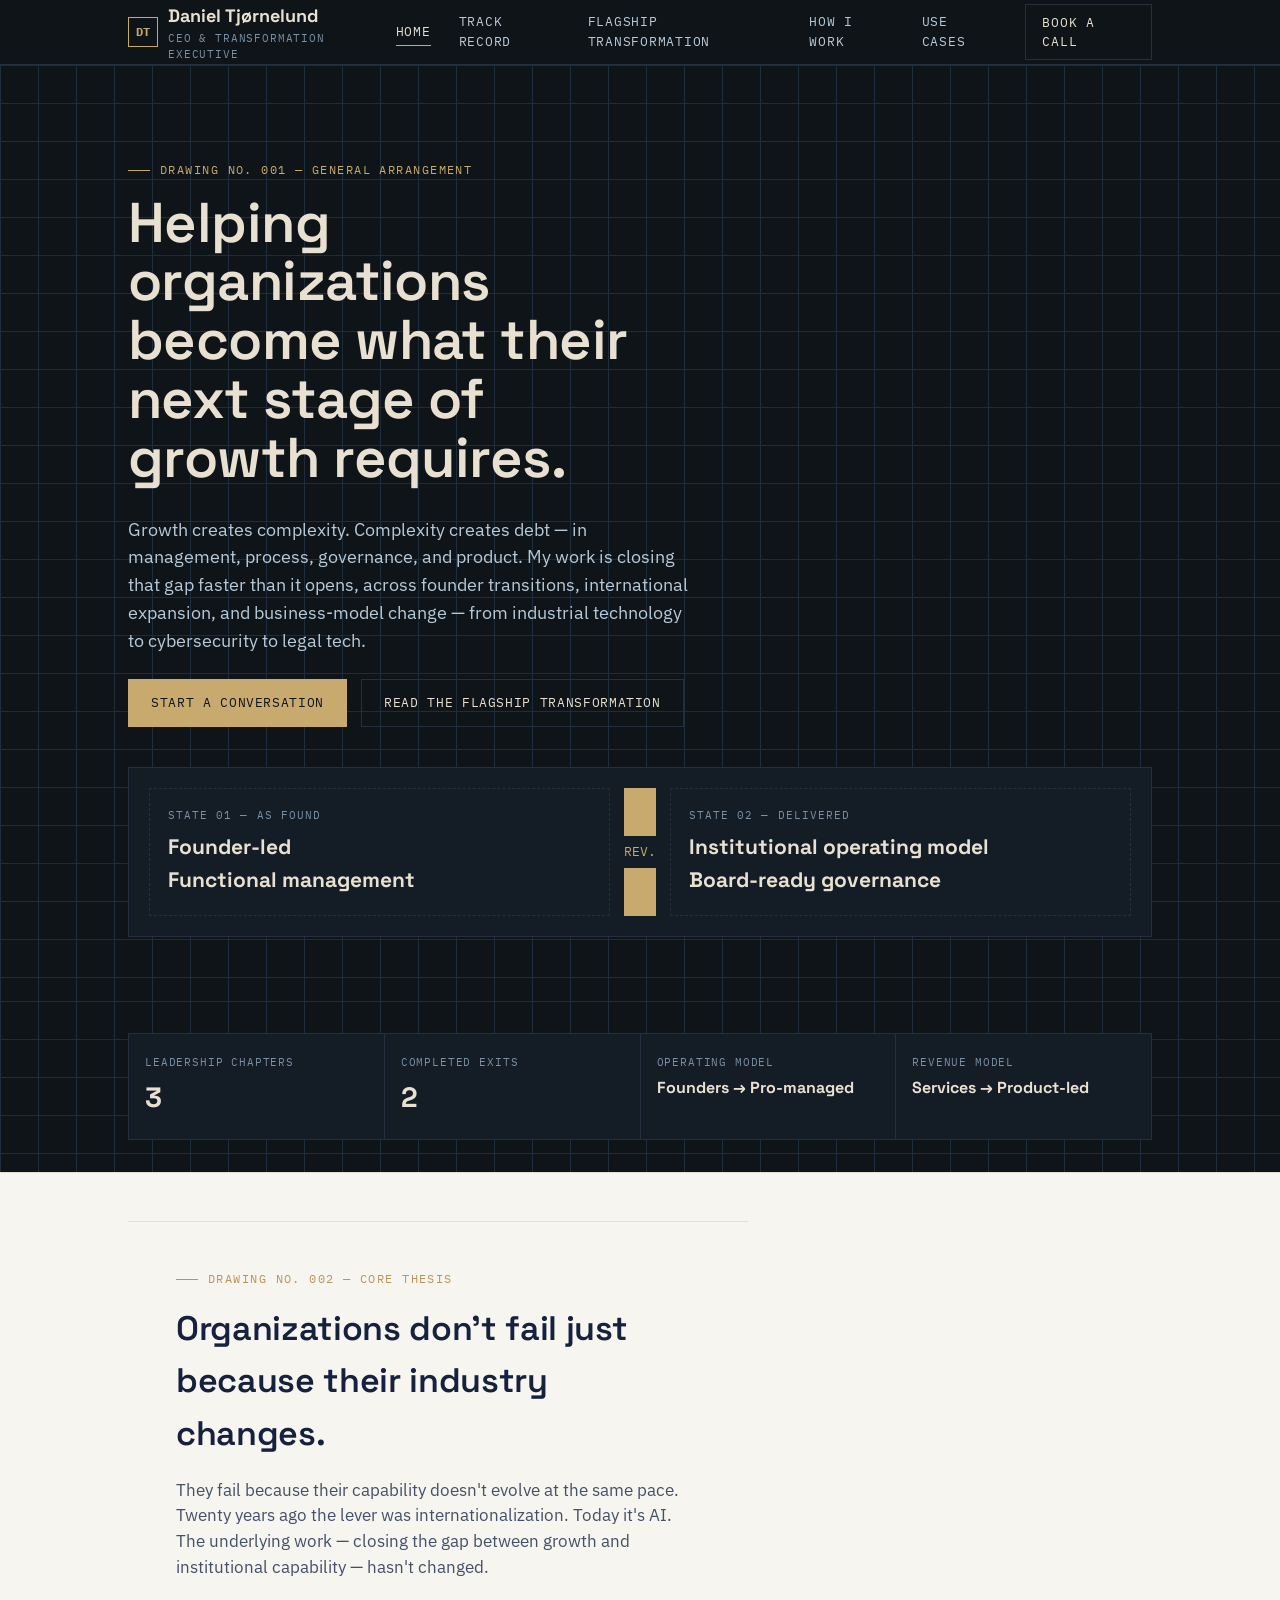
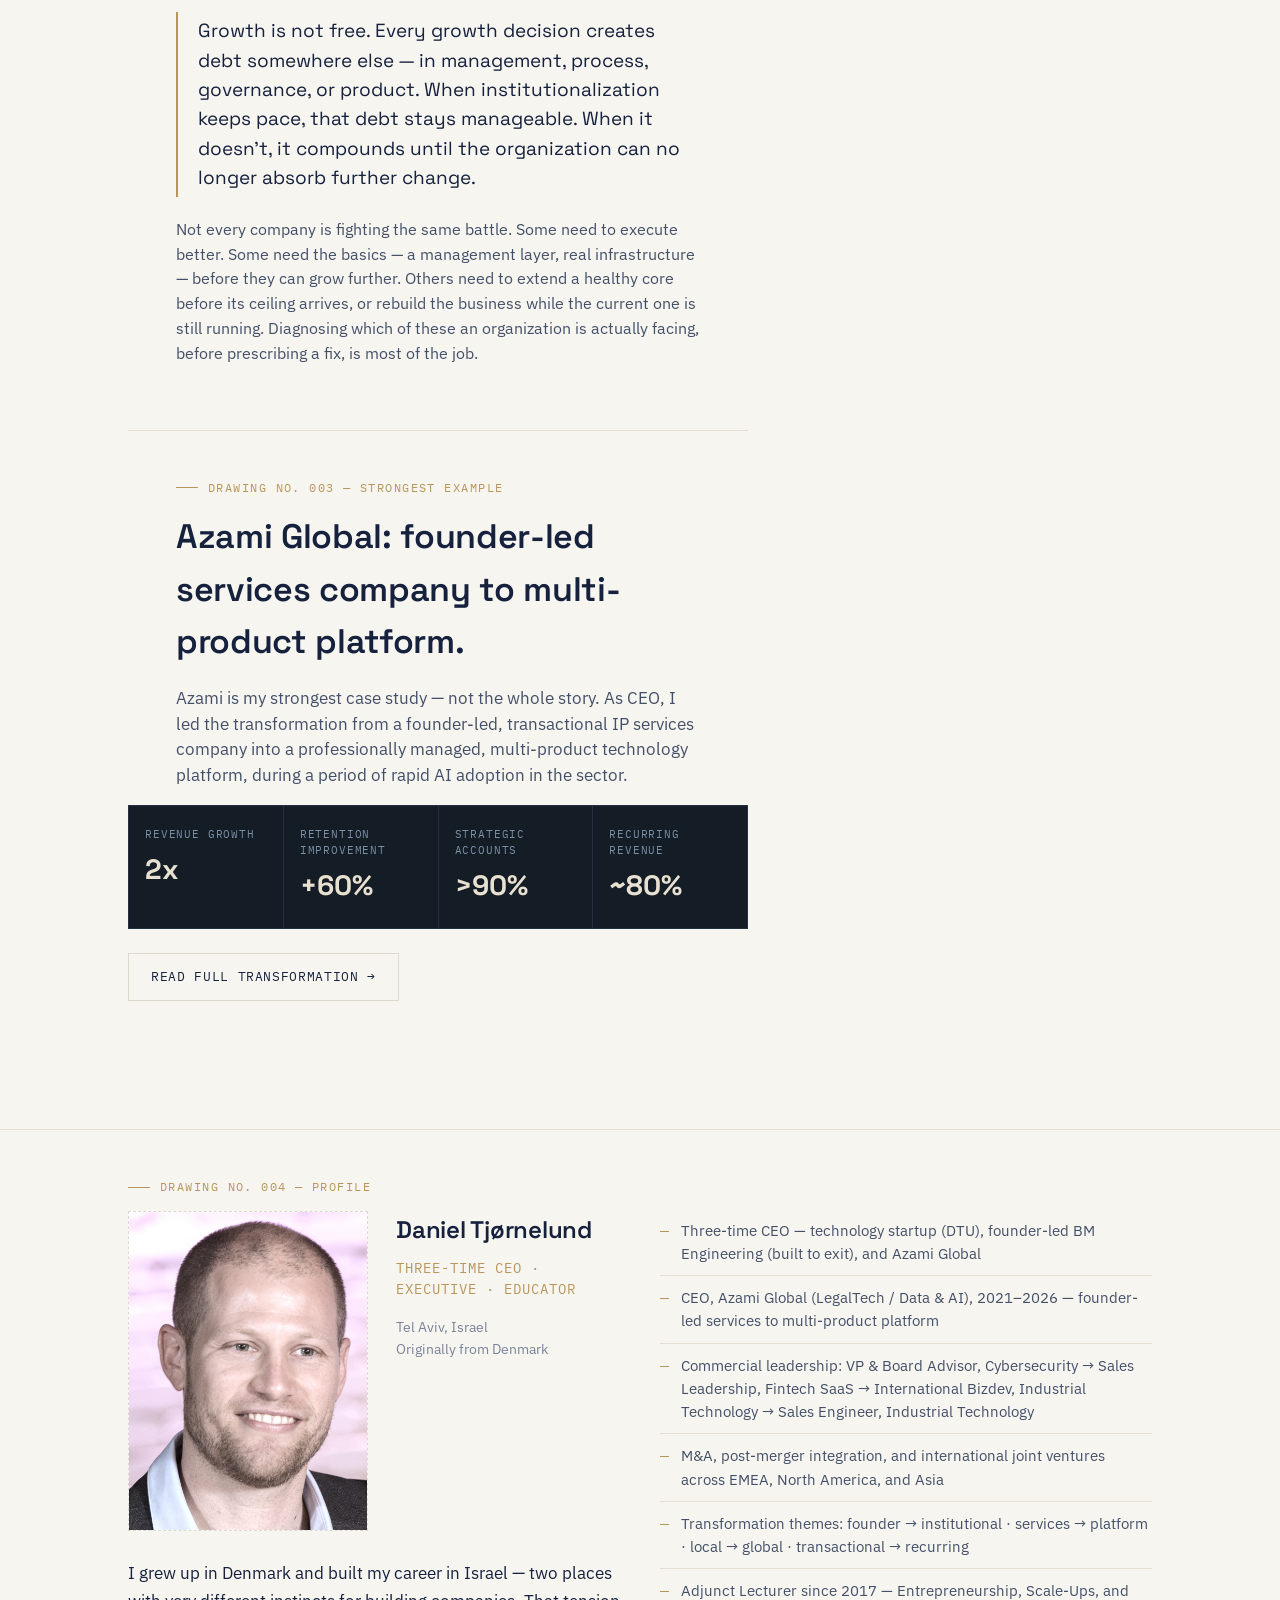
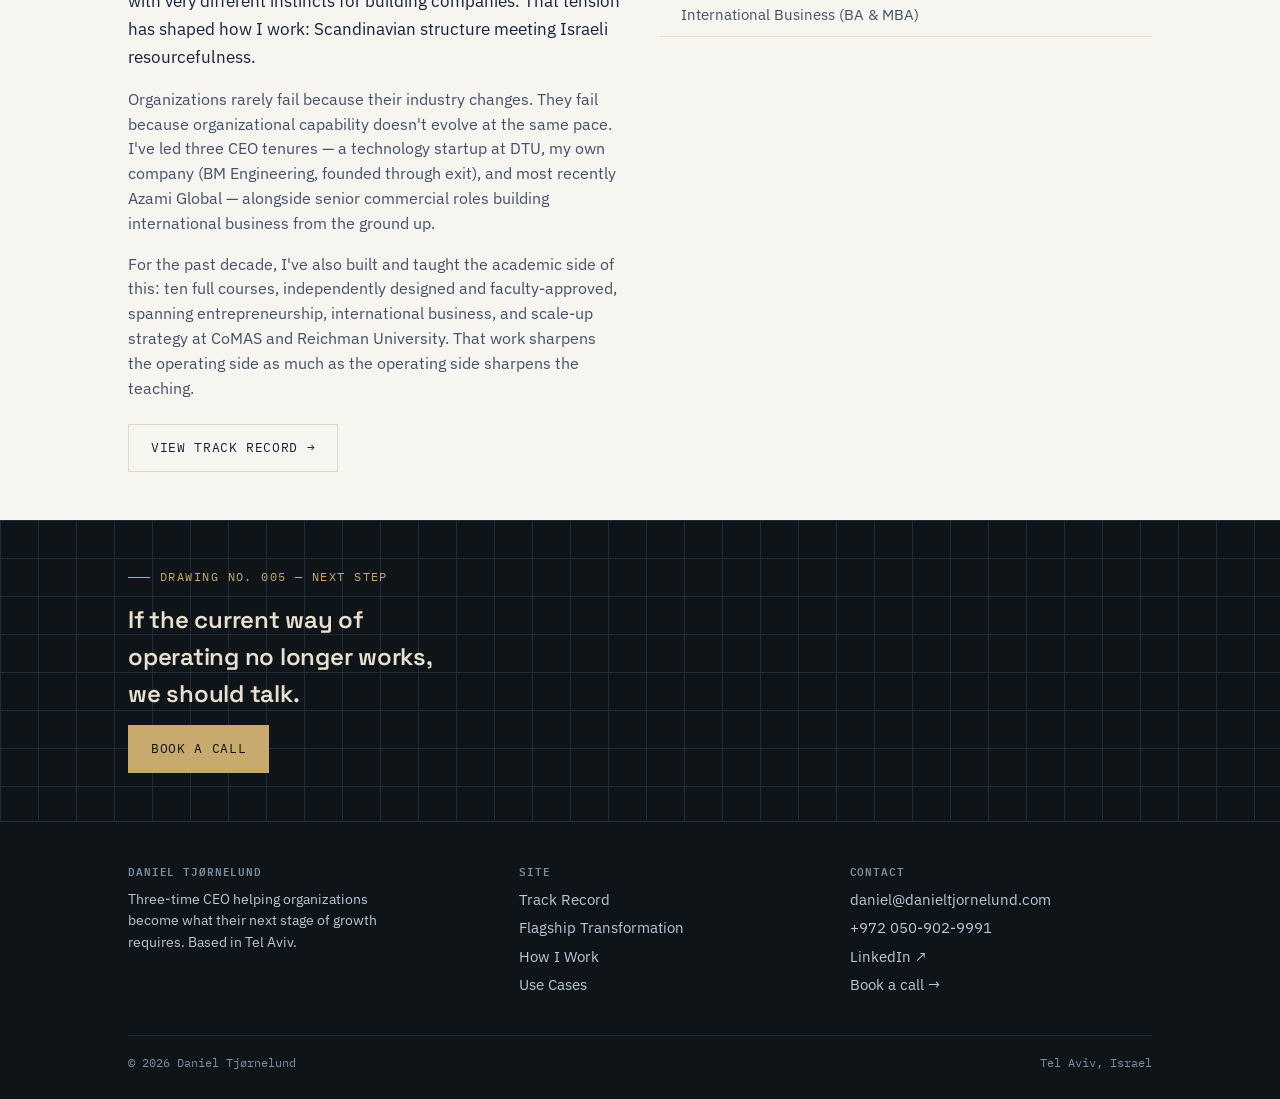
==== index.html @ 3a7c3b79 "Add files via upload" ====
<!doctype html>
<html lang="en">
<head>
<meta charset="UTF-8">
<meta name="viewport" content="width=device-width, initial-scale=1">
<title>Daniel Tjørnelund | Executive — Organizational Growth &amp; Capability</title>
<meta name="description" content="Three-time CEO helping organizations become what their next stage of growth requires. Based in Tel Aviv.">
<link rel="canonical" href="https://www.danieltjornelund.com/">
<link rel="preconnect" href="https://fonts.googleapis.com">
<link href="https://fonts.googleapis.com/css2?family=Space+Grotesk:wght@500;600;700&family=IBM+Plex+Sans:wght@400;500;600&family=IBM+Plex+Mono:wght@400;500&display=swap" rel="stylesheet">
<link rel="stylesheet" href="styles.css">
</head>
<body>

<header class="site-header">
  <div class="wrap">
    <a class="brand" href="index.html">
      <span class="mark">DT</span>
      <span>Daniel Tjørnelund<small>CEO & Transformation Executive</small></span>
    </a>
    <nav class="primary">
      <a href="index.html" class="active">Home</a>
      <a href="track-record.html">Track Record</a>
      <a href="flagship-transformation.html">Flagship Transformation</a>
      <a href="how-i-work.html">How I Work</a>
      <a href="use-cases.html">Use Cases</a>
      <a href="book-daniel.html" class="btn" style="padding:8px 16px;color:var(--dark-ink);border-color:var(--dark-card-border);">Book a Call</a>
    </nav>
    <button class="menu-btn" aria-label="Open menu" aria-expanded="false">
      <svg viewBox="0 0 24 24" fill="none" stroke="currentColor" stroke-width="2"><line x1="3" y1="6" x2="21" y2="6"/><line x1="3" y1="12" x2="21" y2="12"/><line x1="3" y1="18" x2="21" y2="18"/></svg>
    </button>
  </div>
  <nav class="mobile-nav">
    <a href="index.html">Home</a>
    <a href="track-record.html">Track Record</a>
    <a href="flagship-transformation.html">Flagship Transformation</a>
    <a href="how-i-work.html">How I Work</a>
    <a href="use-cases.html">Use Cases</a>
    <a href="book-daniel.html">Book a Call</a>
  </nav>
</header>

<main>
  <!-- DARK: Hero -->
  <section class="hero dark-section" style="border-top:none;">
    <div class="wrap">
      <div class="eyebrow">Drawing No. 001 — General Arrangement</div>
      <h1>Helping organizations become what their next stage of growth requires.</h1>
      <p class="lede">Growth creates complexity. Complexity creates debt — in management, process, governance, and product. My work is closing that gap faster than it opens, across founder transitions, international expansion, and business-model change — from industrial technology to cybersecurity to legal tech.</p>
      <div style="display:flex;gap:14px;flex-wrap:wrap;margin-top:24px;">
        <a href="book-daniel.html" class="btn primary">Start a conversation</a>
        <a href="flagship-transformation.html" class="btn">Read the flagship transformation</a>
      </div>
      <div class="schematic">
        <div class="schematic-row">
          <div class="state-block">
            <span class="tag">State 01 — As found</span>
            <div class="val">Founder-led</div>
            <div class="val">Functional management</div>
          </div>
          <div class="state-arrow"><div class="line"></div>REV.<div class="line"></div></div>
          <div class="state-block">
            <span class="tag">State 02 — Delivered</span>
            <div class="val">Institutional operating model</div>
            <div class="val">Board-ready governance</div>
          </div>
        </div>
      </div>
    </div>
  </section>

  <!-- DARK: Metrics strip -->
  <section class="tight dark-section">
    <div class="wrap">
      <div class="metrics">
        <div class="metric"><span class="tag">Leadership chapters</span><div class="val">3</div></div>
        <div class="metric"><span class="tag">Completed exits</span><div class="val">2</div></div>
        <div class="metric"><span class="tag">Operating model</span><div class="val mono" style="font-size:16px;">Founders → Pro-managed</div></div>
        <div class="metric"><span class="tag">Revenue model</span><div class="val mono" style="font-size:16px;">Services → Product-led</div></div>
      </div>
    </div>
  </section>

  <!-- LIGHT: Flagship case -->
  <section>
    <div class="wrap">
      <div class="section-head">
  <section>
    <div class="wrap">
      <div class="section-head">
        <div class="eyebrow">Drawing No. 002 — Core Thesis</div>
        <h2>Organizations don't fail just because their industry changes.</h2>
        <p class="lede">They fail because their capability doesn't evolve at the same pace. Twenty years ago the lever was internationalization. Today it's AI. The underlying work — closing the gap between growth and institutional capability — hasn't changed.</p>
      </div>
      <blockquote>Growth is not free. Every growth decision creates debt somewhere else — in management, process, governance, or product. When institutionalization keeps pace, that debt stays manageable. When it doesn't, it compounds until the organization can no longer absorb further change.</blockquote>
      <p style="margin-top:20px; max-width:62ch;">Not every company is fighting the same battle. Some need to execute better. Some need the basics — a management layer, real infrastructure — before they can grow further. Others need to extend a healthy core before its ceiling arrives, or rebuild the business while the current one is still running. Diagnosing which of these an organization is actually facing, before prescribing a fix, is most of the job.</p>
    </div>
  </section>

  <section>
    <div class="wrap">
        <div class="eyebrow">Drawing No. 003 — Strongest Example</div>
        <h2>Azami Global: founder-led services company to multi-product platform.</h2>
        <p class="lede">Azami is my strongest case study — not the whole story. As CEO, I led the transformation from a founder-led, transactional IP services company into a professionally managed, multi-product technology platform, during a period of rapid AI adoption in the sector.</p>
      </div>
      <div class="metrics">
        <div class="metric"><span class="tag">Revenue growth</span><div class="val">2x</div></div>
        <div class="metric"><span class="tag">Retention improvement</span><div class="val">+60%</div></div>
        <div class="metric"><span class="tag">Strategic accounts</span><div class="val">&gt;90%</div></div>
        <div class="metric"><span class="tag">Recurring revenue</span><div class="val">~80%</div></div>
      </div>
      <div style="margin-top:24px;">
        <a href="flagship-transformation.html" class="btn">Read full transformation →</a>
      </div>
    </div>
  </section>

  <!-- LIGHT: Profile -->
  <section>
    <div class="wrap">
      <div class="eyebrow">Drawing No. 004 — Profile</div>
      <div class="grid cols-2" style="align-items:start;gap:40px;">
        <div>
          <div style="display:flex;gap:28px;align-items:flex-start;margin-bottom:28px;">
            <img src="photo.jpg" alt="Daniel Tjørnelund" class="photo-placeholder" style="object-fit:cover;">
            <div>
              <h2 style="margin-bottom:10px;">Daniel Tjørnelund</h2>
              <p style="font-size:14px;font-family:var(--mono);text-transform:uppercase;letter-spacing:.07em;color:var(--gold);margin-bottom:16px;">Three-Time CEO · Executive · Educator</p>
              <p style="font-size:14px;color:var(--graphite);">Tel Aviv, Israel<br>Originally from Denmark</p>
            </div>
          </div>
          <p style="font-size:17px;color:var(--ink);line-height:1.65;margin-bottom:16px;">I grew up in Denmark and built my career in Israel — two places with very different instincts for building companies. That tension has shaped how I work: Scandinavian structure meeting Israeli resourcefulness.</p>
          <p>Organizations rarely fail because their industry changes. They fail because organizational capability doesn't evolve at the same pace. I've led three CEO tenures — a technology startup at DTU, my own company (BM Engineering, founded through exit), and most recently Azami Global — alongside senior commercial roles building international business from the ground up.</p>
          <p>For the past decade, I've also built and taught the academic side of this: ten full courses, independently designed and faculty-approved, spanning entrepreneurship, international business, and scale-up strategy at CoMAS and Reichman University. That work sharpens the operating side as much as the operating side sharpens the teaching.</p>
          <a href="track-record.html" class="btn" style="margin-top:8px;">View track record →</a>
        </div>
        <ul class="spec-list" style="margin-top:8px;">
          <li>Three-time CEO — technology startup (DTU), founder-led BM Engineering (built to exit), and Azami Global</li>
          <li>CEO, Azami Global (LegalTech / Data &amp; AI), 2021–2026 — founder-led services to multi-product platform</li>
          <li>Commercial leadership: VP &amp; Board Advisor, Cybersecurity → Sales Leadership, Fintech SaaS → International Bizdev, Industrial Technology → Sales Engineer, Industrial Technology</li>
          <li>M&amp;A, post-merger integration, and international joint ventures across EMEA, North America, and Asia</li>
          <li>Transformation themes: founder → institutional · services → platform · local → global · transactional → recurring</li>
          <li>Adjunct Lecturer since 2017 — Entrepreneurship, Scale-Ups, and International Business (BA &amp; MBA)</li>
        </ul>
      </div>
    </div>
  </section>

  <!-- DARK: CTA -->
  <section class="dark-section">
    <div class="wrap">
      <div class="eyebrow">Drawing No. 005 — Next Step</div>
      <h2 style="max-width:20ch;">If the current way of operating no longer works, we should talk.</h2>
      <a href="book-daniel.html" class="btn primary">Book a call</a>
    </div>
  </section>
</main>

<footer class="site-footer">
  <div class="wrap">
    <div class="footer-grid">
      <div>
        <h4>Daniel Tjørnelund</h4>
        <p style="font-size:14px;max-width:34ch;">Three-time CEO helping organizations become what their next stage of growth requires. Based in Tel Aviv.</p>
      </div>
      <div>
        <h4>Site</h4>
        <a href="track-record.html">Track Record</a>
        <a href="flagship-transformation.html">Flagship Transformation</a>
        <a href="how-i-work.html">How I Work</a>
        <a href="use-cases.html">Use Cases</a>
      </div>
      <div>
        <h4>Contact</h4>
        <a href="mailto:daniel@danieltjornelund.com">daniel@danieltjornelund.com</a>
        <a href="tel:+972509029991">+972 050-902-9991</a>
        <a href="http://www.linkedin.com/in/danieltjornelund" target="_blank" rel="noopener">LinkedIn ↗</a>
        <a href="book-daniel.html">Book a call →</a>
      </div>
    </div>
    <div class="footer-bottom">
      <span>© 2026 Daniel Tjørnelund</span>
      <span>Tel Aviv, Israel</span>
    </div>
  </div>
</footer>
<script src="main.js?v=2"></script>
</body>
</html>
---- styles.css ----
:root{
  --paper:#F7F5F0;
  --paper-line:#E4DFD2;
  --ink:#16213D;
  --ink-soft:#445068;
  --gold:#B8955A;
  --gold-light:#C8A96E;
  --graphite:#7A8499;
  --card:#FFFFFF;
  --card-border:#DDD9CF;

  --dark-bg:#0F1419;
  --dark-line:#1E2D3D;
  --dark-ink:#E8E0D0;
  --dark-ink-soft:#B8CAD8;
  --dark-gold:#C8A96E;
  --dark-gold-light:#E0C898;
  --dark-graphite:#7A90A4;
  --dark-card:#141C26;
  --dark-card-border:#243040;

  --display:"Space Grotesk","Archivo",sans-serif;
  --body:"IBM Plex Sans","Inter",sans-serif;
  --mono:"IBM Plex Mono",ui-monospace,monospace;
  --max:1120px;
  --gutter:24px;
}
@media(min-width:760px){:root{--gutter:48px;}}
*{box-sizing:border-box;}
html{scroll-behavior:smooth;}
@media(prefers-reduced-motion:reduce){*{animation-duration:.01ms!important;transition-duration:.01ms!important;scroll-behavior:auto!important;}}

body{margin:0;background:var(--paper);color:var(--ink);font-family:var(--body);font-size:16px;line-height:1.55;-webkit-font-smoothing:antialiased;}
h1,h2,h3,h4{font-family:var(--display);font-weight:600;margin:0 0 .5em;color:inherit;letter-spacing:-.01em;}
p{margin:0 0 1em;color:var(--ink-soft);}
a{color:var(--gold);}
.mono{font-family:var(--mono);}
.wrap{max-width:var(--max);margin:0 auto;padding:0 var(--gutter);}

/* ── LIGHT sections (default) ── */
section{padding:48px 0;border-top:1px solid var(--paper-line);background:var(--paper);}
section.tight{padding:32px 0;}

/* ── DARK sections ── */
.dark-section{
  background:var(--dark-bg);
  color:var(--dark-ink);
  border-top:none;
  background-image:linear-gradient(var(--dark-line) 1px,transparent 1px),linear-gradient(90deg,var(--dark-line) 1px,transparent 1px);
  background-size:100% 38px,38px 100%;
}
.dark-section h1,.dark-section h2,.dark-section h3,.dark-section h4{color:var(--dark-ink);}
.dark-section p{color:var(--dark-ink-soft);}
.dark-section blockquote{color:var(--dark-ink);border-left-color:var(--dark-gold);}
.dark-section .eyebrow{color:var(--dark-gold);}
.dark-section .eyebrow::before{background:var(--dark-gold);}
.dark-section .lede{color:var(--dark-ink-soft);}
.dark-section .state-block{border-color:var(--dark-card-border);}
.dark-section .state-block .tag{color:var(--dark-graphite);}
.dark-section .state-block .val{color:var(--dark-ink);}
.dark-section .state-arrow{color:var(--dark-gold);}
.dark-section .state-arrow .line{background:var(--dark-gold);}
.dark-section .schematic{background:var(--dark-card);border-color:var(--dark-card-border);}
.dark-section .btn{color:var(--dark-ink);border-color:var(--dark-card-border);}
.dark-section .btn:hover{background:var(--dark-card-border);border-color:var(--dark-gold);}
.dark-section .btn.primary{background:var(--dark-gold);color:var(--dark-bg);border-color:var(--dark-gold);}
.dark-section .btn.primary:hover{background:var(--dark-gold-light);border-color:var(--dark-gold-light);}
.dark-section .spec-list li{color:var(--dark-ink-soft);border-bottom-color:var(--dark-line);}
.dark-section .spec-list li::before{color:var(--dark-gold);}
.dark-section .title-block{border-color:var(--dark-card-border);color:var(--dark-graphite);}
.dark-section .title-block strong{color:var(--dark-gold);}

/* ── DARK metrics (used in both light and dark sections) ── */
.metrics{display:grid;gap:1px;background:var(--dark-card-border);border:1px solid var(--dark-card-border);grid-template-columns:repeat(2,1fr);}
@media(min-width:680px){.metrics{grid-template-columns:repeat(4,1fr);}}
.metric{background:var(--dark-card);padding:20px 16px;}
.metric .tag{font-family:var(--mono);font-size:10.5px;text-transform:uppercase;letter-spacing:.08em;color:var(--dark-graphite);display:block;margin-bottom:6px;}
.metric .val{font-family:var(--display);font-size:clamp(20px,3vw,28px);font-weight:700;color:var(--dark-ink);}
.metric .val .from{color:var(--dark-graphite);font-weight:400;font-size:.75em;}
.metric .val .arrow{color:var(--dark-gold);margin:0 4px;}

/* ── EYEBROW ── */
.eyebrow{font-family:var(--mono);font-size:12px;letter-spacing:.12em;text-transform:uppercase;color:var(--gold);display:flex;align-items:center;gap:10px;margin-bottom:14px;}
.eyebrow::before{content:"";width:22px;height:1px;background:var(--gold);}

/* ── NAV ── */
.site-header{position:sticky;top:0;z-index:50;background:var(--dark-bg);border-bottom:1px solid var(--dark-card-border);}
.site-header .wrap{display:flex;align-items:center;justify-content:space-between;height:64px;}
.brand{display:flex;align-items:center;gap:10px;text-decoration:none;color:var(--dark-ink);font-family:var(--display);font-weight:700;font-size:18px;}
.brand .mark{width:30px;height:30px;flex:none;border:1.5px solid var(--dark-gold);display:flex;align-items:center;justify-content:center;font-family:var(--mono);font-size:12px;font-weight:700;color:var(--dark-gold);}
.brand small{display:block;font-family:var(--mono);font-weight:400;font-size:10.5px;letter-spacing:.08em;color:var(--dark-graphite);text-transform:uppercase;}
nav.primary{display:none;gap:28px;}
nav.primary a{font-family:var(--mono);font-size:12.5px;letter-spacing:.06em;text-transform:uppercase;text-decoration:none;color:var(--dark-ink-soft);padding:4px 0;border-bottom:1px solid transparent;}
nav.primary a:hover,nav.primary a.active{color:var(--dark-ink);border-bottom-color:var(--dark-gold);}
@media(min-width:880px){nav.primary{display:flex;align-items:center;}}
.menu-btn{display:flex;align-items:center;justify-content:center;width:40px;height:40px;border:1.5px solid var(--dark-card-border);background:none;cursor:pointer;color:var(--dark-ink);}
@media(min-width:880px){.menu-btn{display:none;}}
.menu-btn svg{width:18px;height:18px;}
.mobile-nav{display:none;flex-direction:column;border-bottom:1px solid var(--dark-card-border);background:var(--dark-bg);}
.mobile-nav.open{display:flex;}
.mobile-nav a{padding:16px var(--gutter);text-decoration:none;font-family:var(--mono);font-size:13px;letter-spacing:.05em;text-transform:uppercase;color:var(--dark-ink);border-top:1px solid var(--dark-line);}
@media(min-width:880px){.mobile-nav{display:none!important;}}

/* ── HERO (dark) ── */
.hero{padding:56px 0 40px;}
@media(min-width:760px){.hero{padding:96px 0 64px;}}
.hero h1{font-size:clamp(32px,6vw,56px);line-height:1.05;max-width:14ch;}
.hero .lede{font-size:18px;max-width:52ch;}
.schematic{margin-top:40px;border:1px solid var(--dark-card-border);background:var(--dark-card);padding:20px;}
.schematic-row{display:flex;flex-direction:column;gap:18px;}
@media(min-width:680px){.schematic-row{flex-direction:row;align-items:stretch;gap:0;}}
.state-block{flex:1;padding:18px;border:1px dashed var(--dark-line);}
.state-block .tag{font-family:var(--mono);font-size:10.5px;letter-spacing:.1em;text-transform:uppercase;color:var(--dark-graphite);display:block;margin-bottom:8px;}
.state-block .val{font-family:var(--display);font-weight:700;font-size:21px;color:var(--dark-ink);}
.state-arrow{display:flex;align-items:center;justify-content:center;padding:6px 0;color:var(--dark-gold);font-family:var(--mono);font-size:13px;}
@media(min-width:680px){.state-arrow{padding:0 14px;flex-direction:column;gap:6px;}.state-arrow .line{width:1px;flex:1;background:var(--dark-gold);}}
.state-arrow .line{height:1px;width:100%;background:var(--dark-gold);}

/* ── LIGHT section components ── */
.section-head{max-width:62ch;margin-bottom:32px;}
.section-head h2{font-size:clamp(24px,4vw,34px);}
.section-head .lede{color:var(--ink-soft);font-size:16.5px;}
.grid{display:grid;gap:18px;}
@media(min-width:680px){.grid.cols-2{grid-template-columns:1fr 1fr;}}
@media(min-width:880px){.grid.cols-3{grid-template-columns:repeat(3,1fr);}}
.card{border:1px solid var(--card-border);background:var(--card);padding:24px;}
.card .num{font-family:var(--mono);font-size:12px;color:var(--gold);display:block;margin-bottom:10px;}
.card h3{font-size:18px;margin-bottom:8px;color:var(--ink);}
.card p{font-size:14.5px;margin-bottom:0;}
.spec-list{list-style:none;margin:0;padding:0;display:grid;gap:10px;}
.spec-list li{display:flex;gap:12px;align-items:flex-start;font-size:15px;color:var(--ink-soft);padding-bottom:10px;border-bottom:1px solid var(--paper-line);}
.spec-list li::before{content:"—";color:var(--gold);font-family:var(--mono);flex:none;}
blockquote{border-left:2px solid var(--gold);margin:0;padding:4px 0 4px 20px;font-family:var(--display);font-size:19px;color:var(--ink);}

/* ── BUTTONS (light bg default) ── */
.btn{display:inline-flex;align-items:center;gap:8px;font-family:var(--mono);font-size:13px;letter-spacing:.05em;text-transform:uppercase;padding:13px 22px;border:1.5px solid var(--card-border);text-decoration:none;color:var(--ink);background:transparent;cursor:pointer;transition:background .15s,color .15s,border-color .15s;}
.btn:hover{background:var(--paper-line);border-color:var(--gold);}
.btn.primary{background:var(--ink);color:var(--paper);border-color:var(--ink);}
.btn.primary:hover{background:var(--dark-bg);border-color:var(--dark-bg);}

.case{padding:26px 0;border-top:1px solid var(--paper-line);display:grid;gap:10px;}
.case h3{font-size:19px;color:var(--ink);}
.case .frame{font-family:var(--mono);font-size:11px;text-transform:uppercase;letter-spacing:.08em;color:var(--gold);}
.case p{font-size:15px;}
.cluster-label{font-family:var(--mono);font-size:11px;text-transform:uppercase;letter-spacing:.1em;color:var(--graphite);margin:36px 0 4px;}
.article-tile{border-top:1px solid var(--paper-line);padding:20px 0;}
.article-tile h3{font-size:17px;margin-bottom:6px;color:var(--ink);}
.article-tile p{font-size:14.5px;}

/* ── FORM ── */
form.contact-form{display:grid;gap:14px;max-width:560px;}
.form-row{display:grid;gap:14px;}
@media(min-width:560px){.form-row.two{grid-template-columns:1fr 1fr;}}
label{font-family:var(--mono);font-size:11px;text-transform:uppercase;letter-spacing:.08em;color:var(--graphite);display:block;margin-bottom:6px;}
input,textarea{width:100%;border:1px solid var(--card-border);background:var(--card);padding:12px;font-family:var(--body);font-size:15px;color:var(--ink);}
input:focus,textarea:focus,a:focus-visible,button:focus-visible{outline:2px solid var(--gold);outline-offset:2px;}
textarea{min-height:120px;resize:vertical;}
.form-status{font-family:var(--mono);font-size:13px;min-height:20px;}
.form-status.ok{color:#3C6E47;}
.form-status.err{color:#B85A16;}

/* ── FOOTER (dark) ── */
footer.site-footer{background:var(--dark-bg);border-top:1px solid var(--dark-card-border);margin-top:0;padding:40px 0 28px;}
.footer-grid{display:grid;gap:28px;}
@media(min-width:680px){.footer-grid{grid-template-columns:1.2fr 1fr 1fr;}}
.footer-grid h4{font-family:var(--mono);font-size:11px;text-transform:uppercase;letter-spacing:.08em;color:var(--dark-graphite);margin-bottom:10px;}
.footer-grid p{color:var(--dark-ink-soft);}
.footer-grid a{display:block;text-decoration:none;color:var(--dark-ink-soft);font-size:14.5px;margin-bottom:6px;}
.footer-grid a:hover{color:var(--dark-gold);}
.footer-bottom{margin-top:32px;padding-top:18px;border-top:1px solid var(--dark-line);display:flex;flex-wrap:wrap;gap:10px;justify-content:space-between;font-family:var(--mono);font-size:11.5px;color:var(--dark-graphite);}

/* ── PAGE HERO (dark, sub-pages) ── */
.page-hero{padding:48px 0 40px;}
.page-hero .eyebrow{margin-bottom:18px;}
.page-hero h1{font-size:clamp(28px,5vw,44px);max-width:18ch;}
.page-hero .lede{max-width:60ch;}
.title-block{border:1px solid var(--card-border);padding:14px 18px;margin-top:24px;display:flex;flex-wrap:wrap;gap:8px 20px;font-family:var(--mono);font-size:11px;color:var(--graphite);text-transform:uppercase;letter-spacing:.06em;}
.title-block strong{color:var(--gold);}

/* ── PHOTO PLACEHOLDER ── */
.photo-placeholder{width:100%;aspect-ratio:3/4;max-width:240px;background:var(--card);border:1px dashed var(--card-border);display:flex;flex-direction:column;align-items:center;justify-content:center;gap:10px;font-family:var(--mono);font-size:11px;color:var(--graphite);text-transform:uppercase;letter-spacing:.08em;}
.photo-placeholder svg{width:40px;height:40px;opacity:.3;}
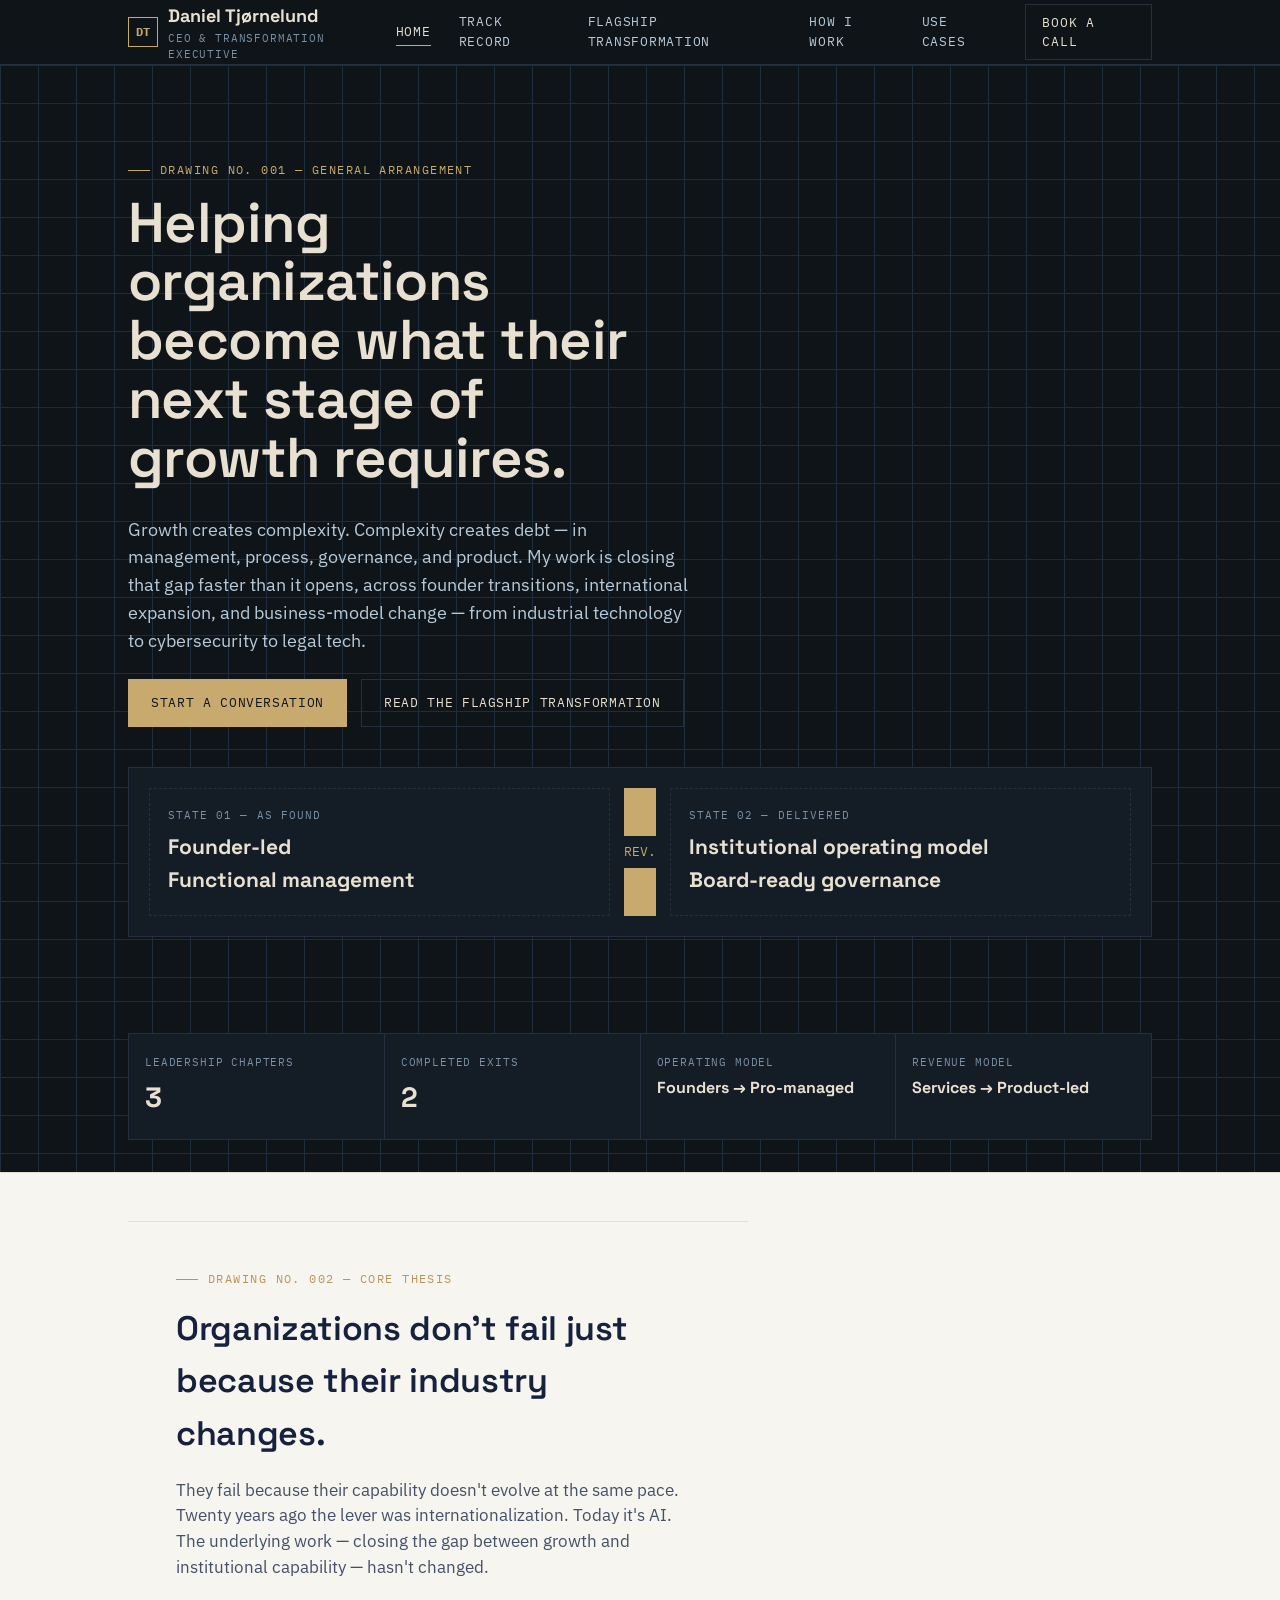
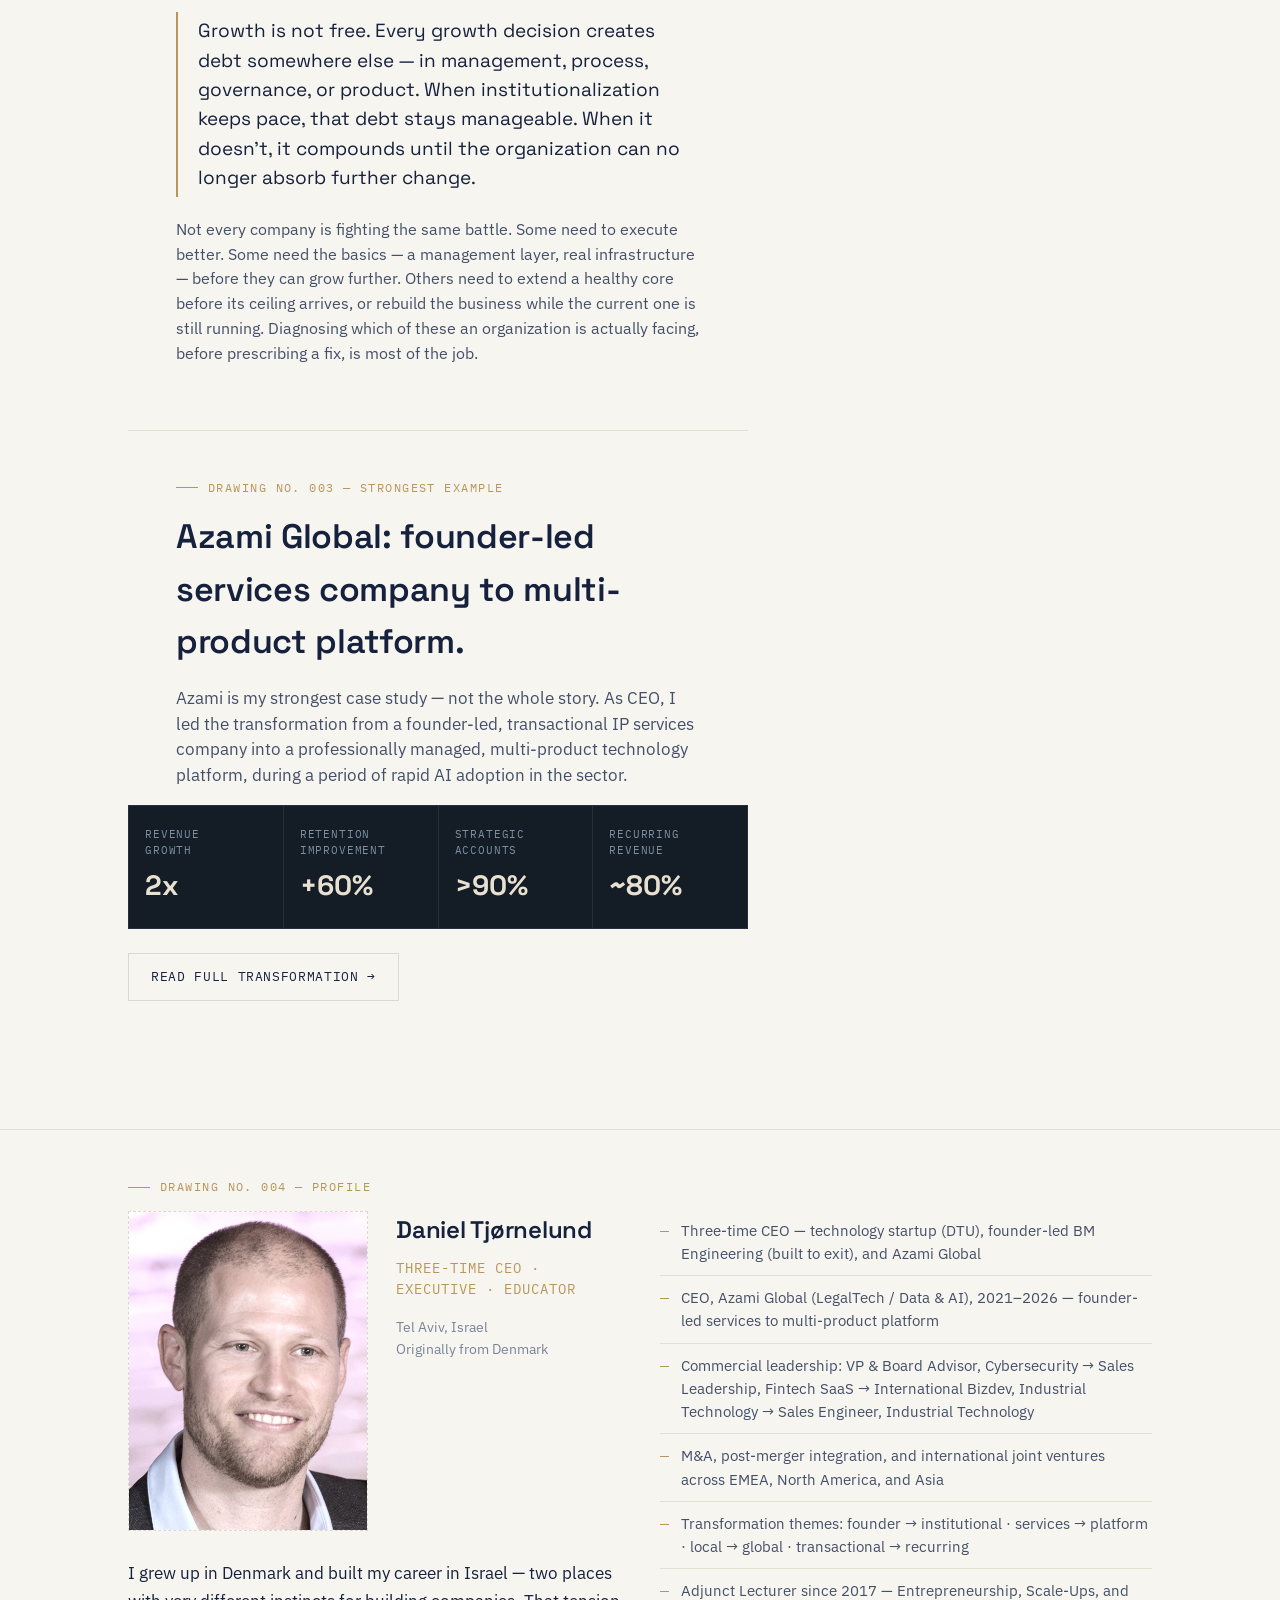
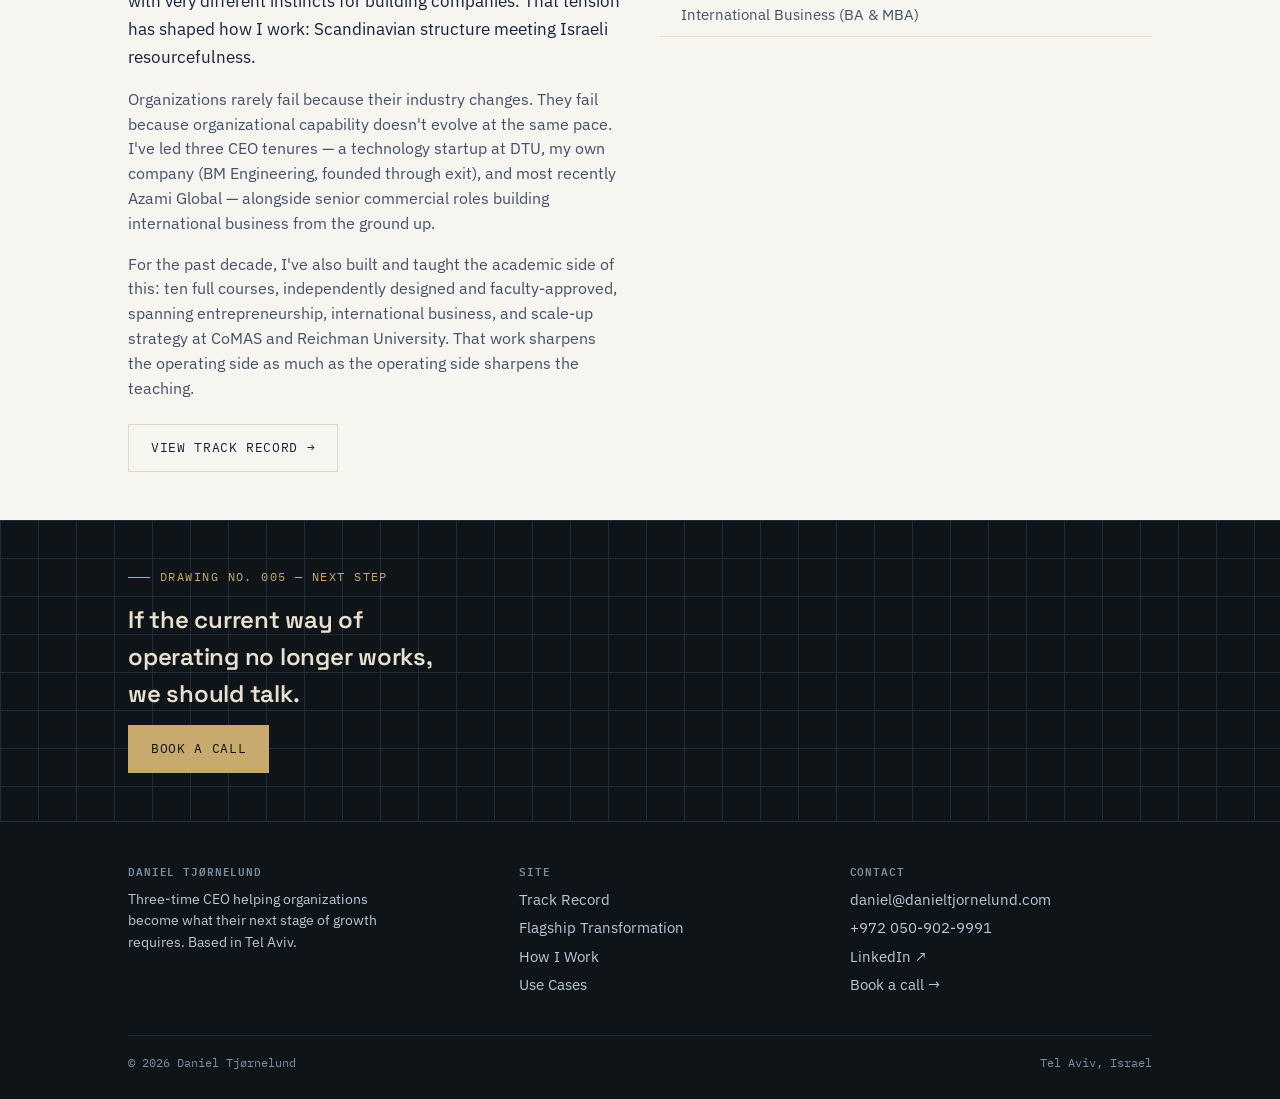
==== commit b30bc166: "Add files via upload" ====
--- a/index.html
+++ b/index.html
@@ -104,10 +104,10 @@
         <p class="lede">Azami is my strongest case study — not the whole story. As CEO, I led the transformation from a founder-led, transactional IP services company into a professionally managed, multi-product technology platform, during a period of rapid AI adoption in the sector.</p>
       </div>
       <div class="metrics">
-        <div class="metric"><span class="tag">Revenue growth</span><div class="val">2x</div></div>
-        <div class="metric"><span class="tag">Retention improvement</span><div class="val">+60%</div></div>
-        <div class="metric"><span class="tag">Strategic accounts</span><div class="val">&gt;90%</div></div>
-        <div class="metric"><span class="tag">Recurring revenue</span><div class="val">~80%</div></div>
+        <div class="metric"><span class="tag">Revenue<br>Growth</span><div class="val">2x</div></div>
+        <div class="metric"><span class="tag">Retention<br>Improvement</span><div class="val">+60%</div></div>
+        <div class="metric"><span class="tag">Strategic<br>Accounts</span><div class="val">&gt;90%</div></div>
+        <div class="metric"><span class="tag">Recurring<br>Revenue</span><div class="val">~80%</div></div>
       </div>
       <div style="margin-top:24px;">
         <a href="flagship-transformation.html" class="btn">Read full transformation →</a>
--- a/styles.css
+++ b/styles.css
@@ -177,6 +177,16 @@
 .title-block{border:1px solid var(--card-border);padding:14px 18px;margin-top:24px;display:flex;flex-wrap:wrap;gap:8px 20px;font-family:var(--mono);font-size:11px;color:var(--graphite);text-transform:uppercase;letter-spacing:.06em;}
 .title-block strong{color:var(--gold);}
 
-/* ── PHOTO PLACEHOLDER ── */
+/* REVEAL CARD — teaser visible, detail on hover/tap */
+.card.reveal{cursor:pointer;position:relative;}
+.card.reveal h3{font-size:19px;margin-bottom:6px;}
+.card.reveal .teaser{font-size:14px;color:var(--graphite);margin:0;transition:opacity .2s ease;}
+.card.reveal .reveal-body{max-height:0;opacity:0;overflow:hidden;transition:max-height .35s ease,opacity .3s ease,margin-top .3s ease;margin-top:0;}
+.card.reveal.open .reveal-body,.card.reveal:hover .reveal-body{max-height:400px;opacity:1;margin-top:10px;}
+.card.reveal.open .teaser,.card.reveal:hover .teaser{opacity:0;max-height:0;margin:0;}
+.card.reveal .toggle-mark{position:absolute;top:24px;right:24px;font-family:var(--mono);font-size:16px;color:var(--gold);transition:transform .25s ease;}
+.card.reveal.open .toggle-mark,.card.reveal:hover .toggle-mark{transform:rotate(45deg);}
+
+/* PHOTO PLACEHOLDER */
 .photo-placeholder{width:100%;aspect-ratio:3/4;max-width:240px;background:var(--card);border:1px dashed var(--card-border);display:flex;flex-direction:column;align-items:center;justify-content:center;gap:10px;font-family:var(--mono);font-size:11px;color:var(--graphite);text-transform:uppercase;letter-spacing:.08em;}
 .photo-placeholder svg{width:40px;height:40px;opacity:.3;}
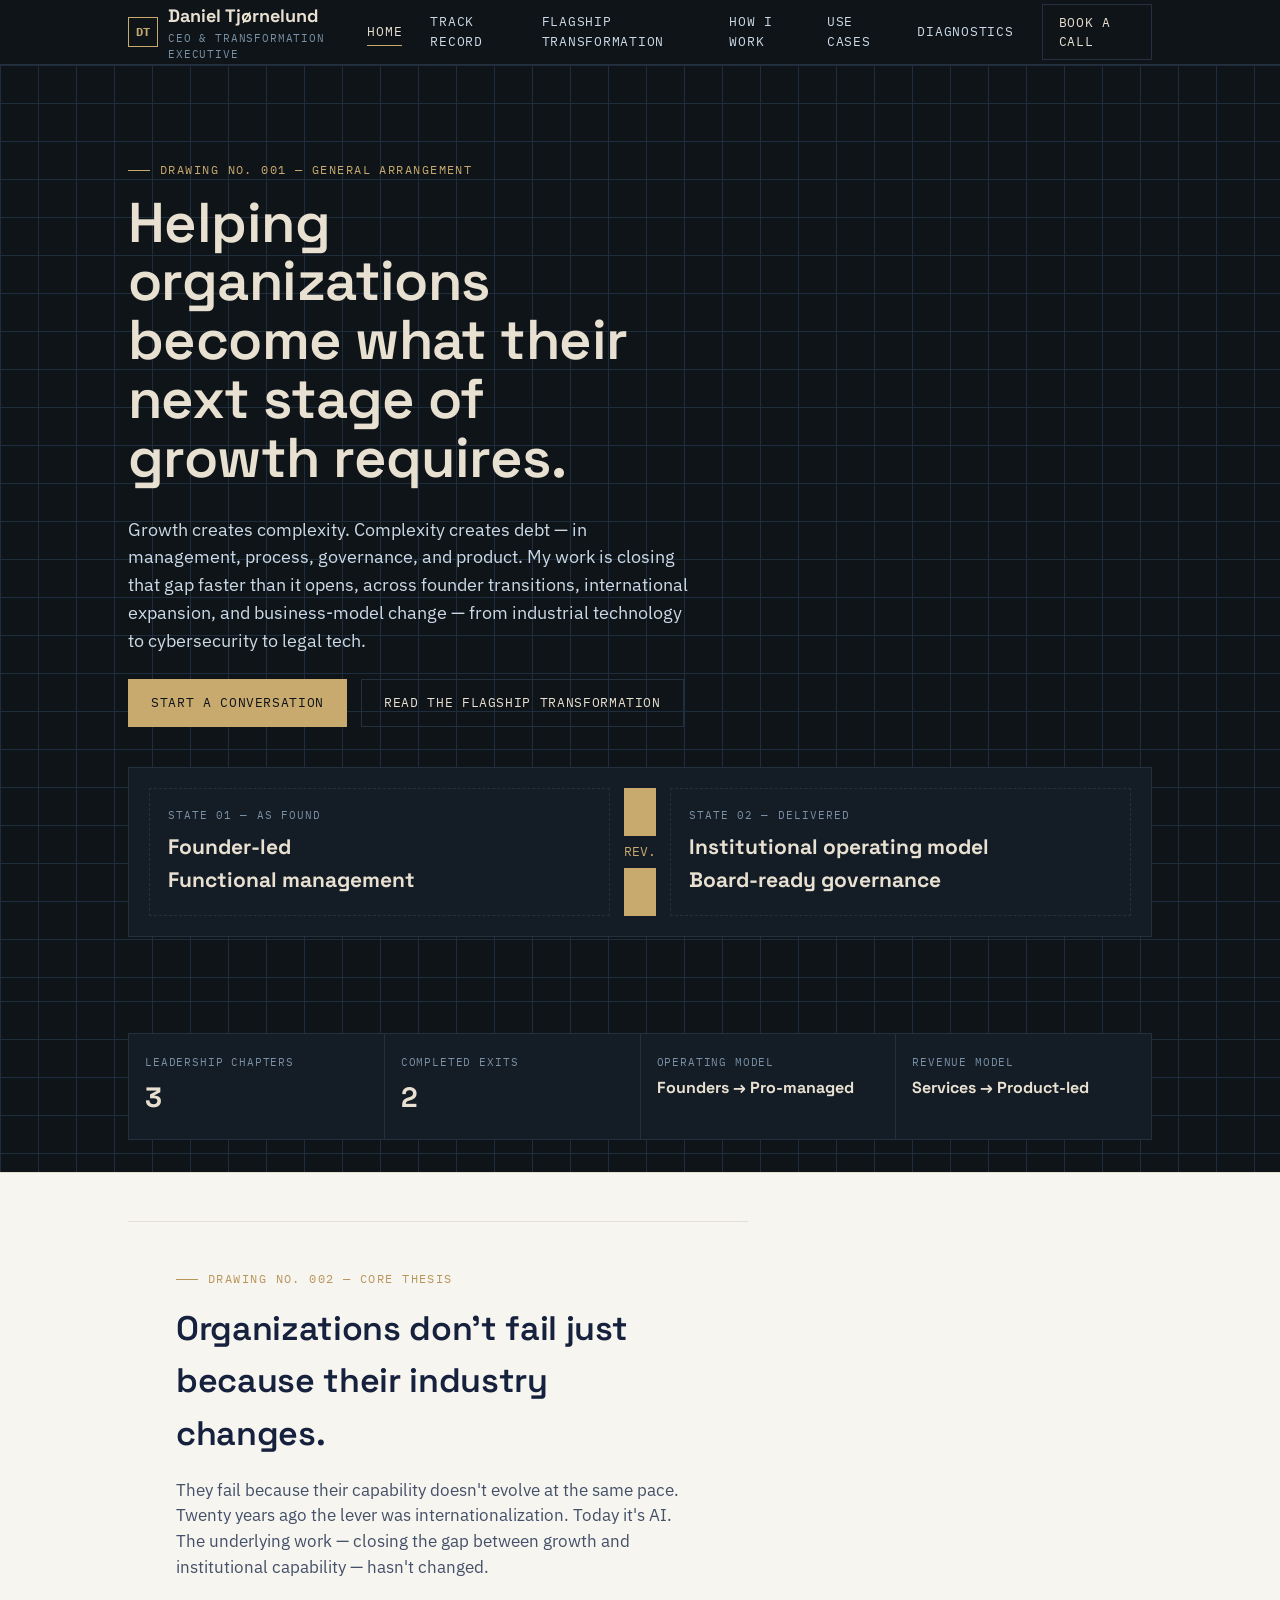
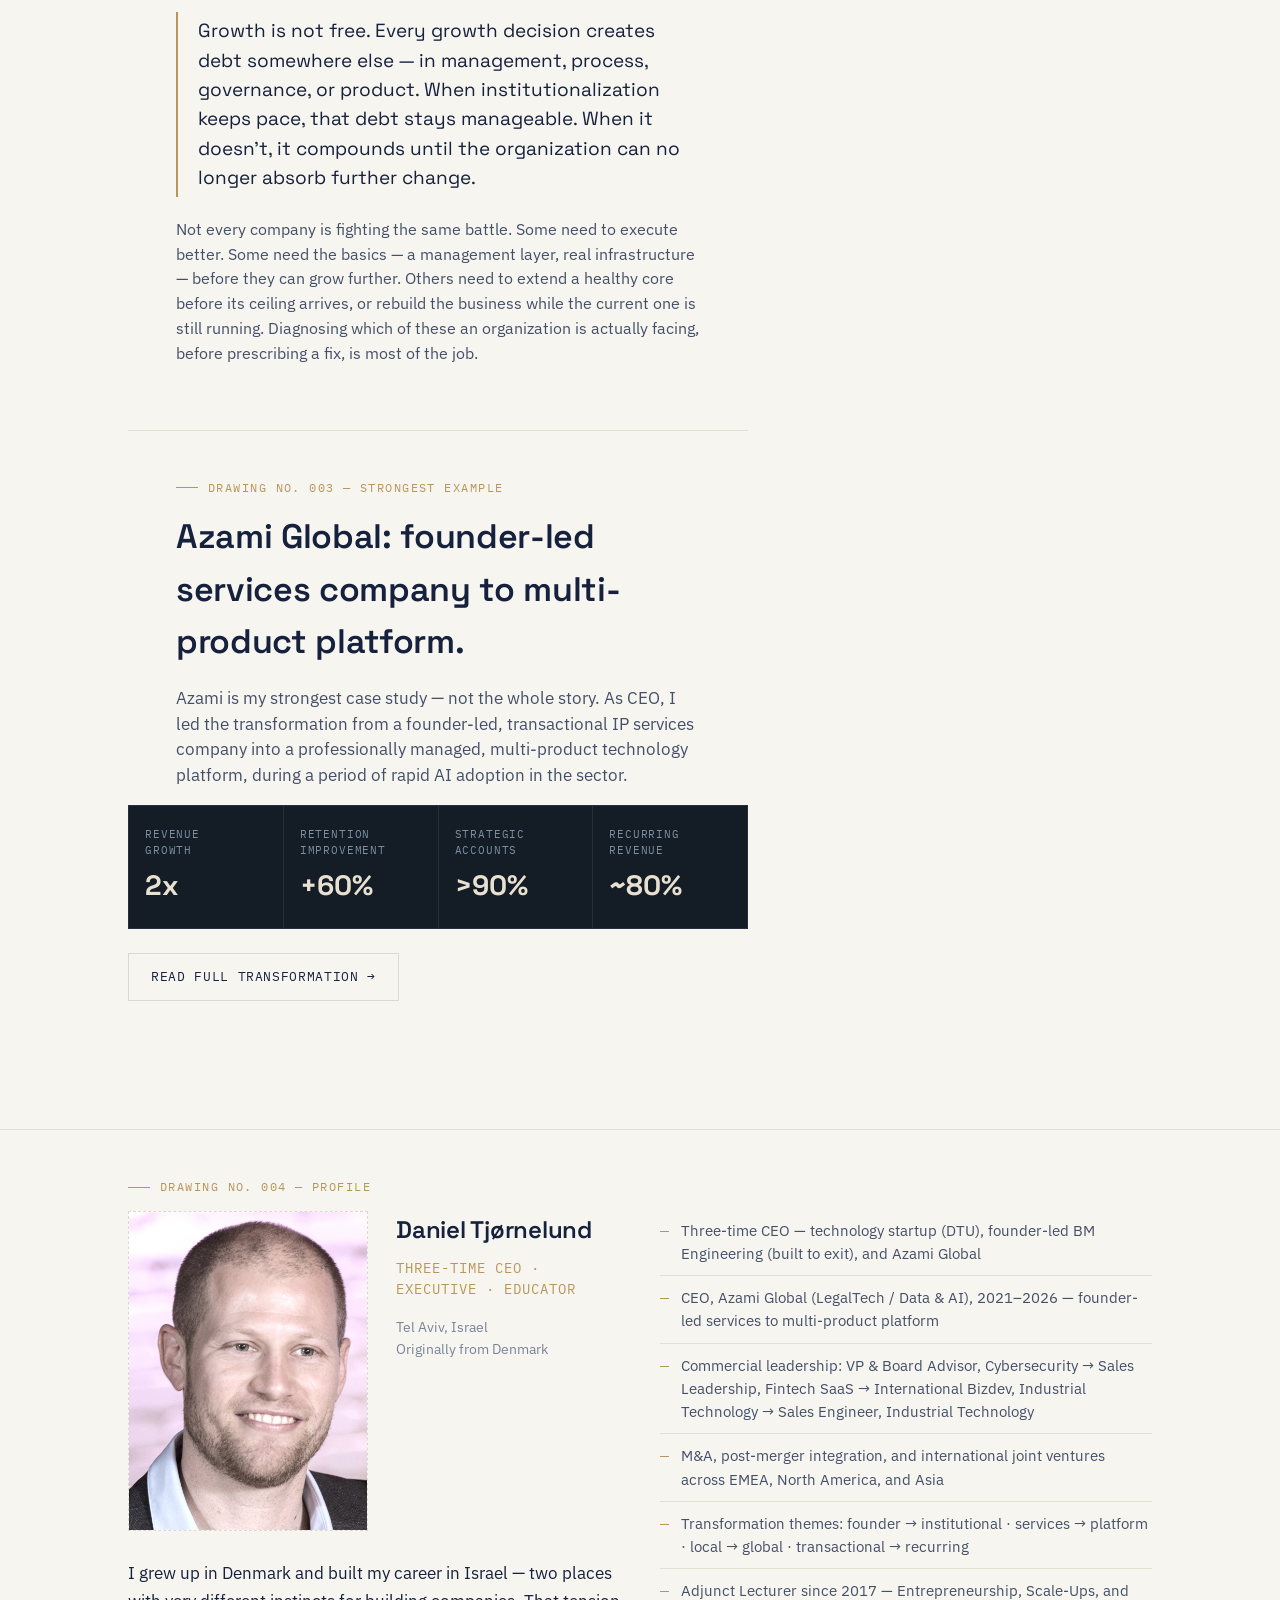
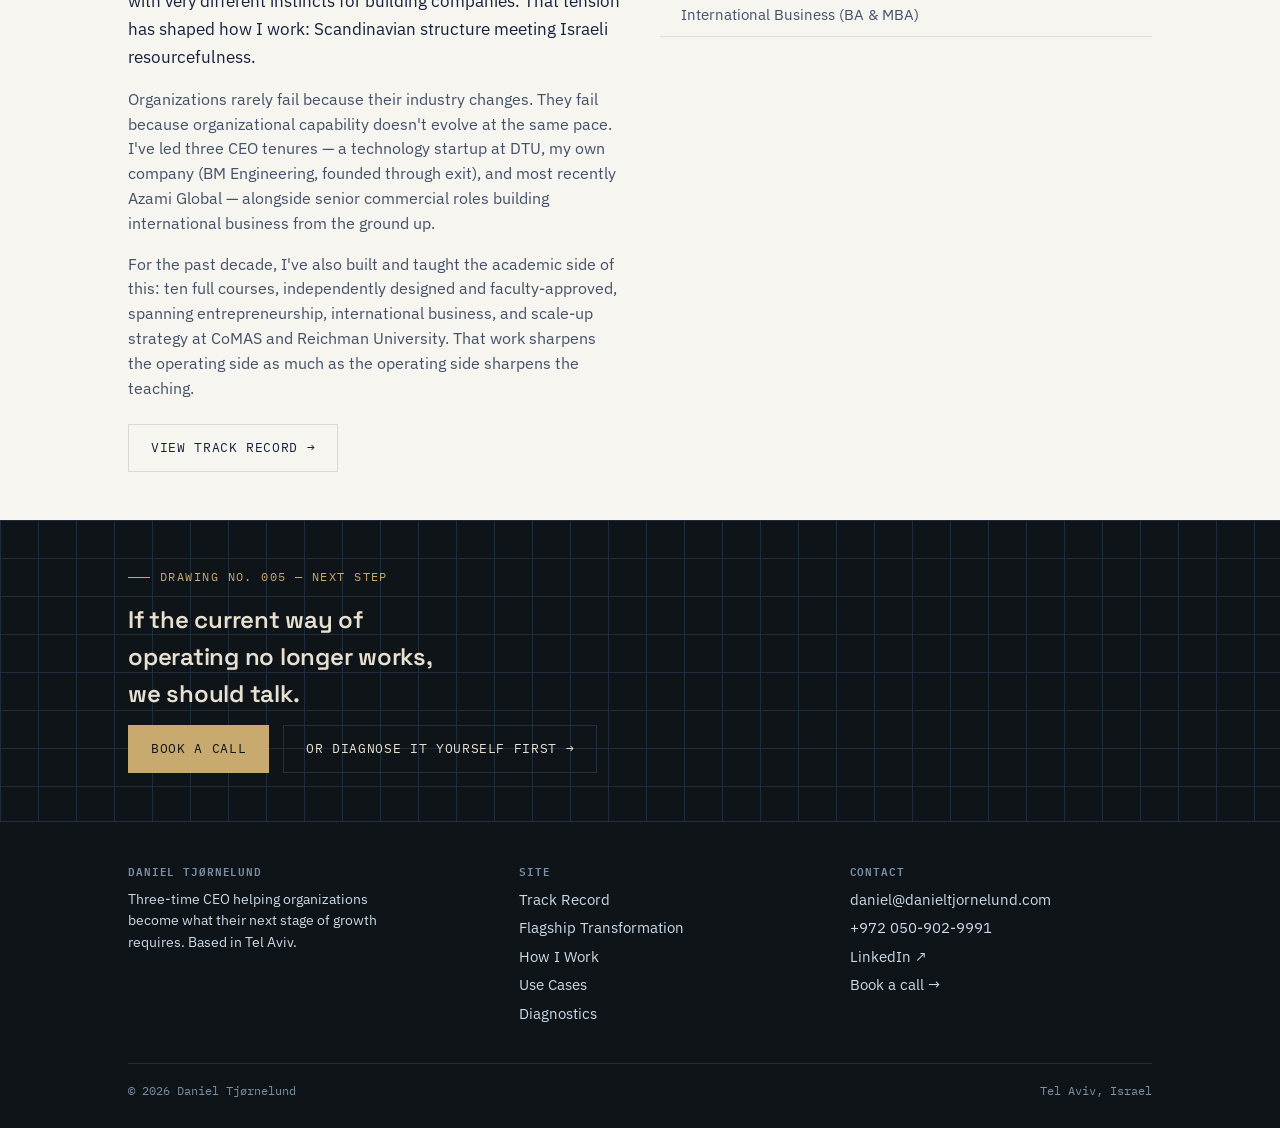
==== commit 4460df4c: "Add files via upload" ====
--- a/index.html
+++ b/index.html
@@ -8,7 +8,7 @@
 <link rel="canonical" href="https://www.danieltjornelund.com/">
 <link rel="preconnect" href="https://fonts.googleapis.com">
 <link href="https://fonts.googleapis.com/css2?family=Space+Grotesk:wght@500;600;700&family=IBM+Plex+Sans:wght@400;500;600&family=IBM+Plex+Mono:wght@400;500&display=swap" rel="stylesheet">
-<link rel="stylesheet" href="styles.css">
+<link rel="stylesheet" href="styles.css?v=2">
 </head>
 <body>
 
@@ -23,7 +23,7 @@
       <a href="track-record.html">Track Record</a>
       <a href="flagship-transformation.html">Flagship Transformation</a>
       <a href="how-i-work.html">How I Work</a>
-      <a href="use-cases.html">Use Cases</a>
+      <a href="use-cases.html">Use Cases</a><a href="diagnostics.html">Diagnostics</a>
       <a href="book-daniel.html" class="btn" style="padding:8px 16px;color:var(--dark-ink);border-color:var(--dark-card-border);">Book a Call</a>
     </nav>
     <button class="menu-btn" aria-label="Open menu" aria-expanded="false">
@@ -35,7 +35,7 @@
     <a href="track-record.html">Track Record</a>
     <a href="flagship-transformation.html">Flagship Transformation</a>
     <a href="how-i-work.html">How I Work</a>
-    <a href="use-cases.html">Use Cases</a>
+    <a href="use-cases.html">Use Cases</a><a href="diagnostics.html">Diagnostics</a>
     <a href="book-daniel.html">Book a Call</a>
   </nav>
 </header>
@@ -151,7 +151,10 @@
     <div class="wrap">
       <div class="eyebrow">Drawing No. 005 — Next Step</div>
       <h2 style="max-width:20ch;">If the current way of operating no longer works, we should talk.</h2>
-      <a href="book-daniel.html" class="btn primary">Book a call</a>
+      <div style="display:flex; gap:14px; flex-wrap:wrap;">
+        <a href="book-daniel.html" class="btn primary">Book a call</a>
+        <a href="diagnostics.html" class="btn">Or diagnose it yourself first →</a>
+      </div>
     </div>
   </section>
 </main>
@@ -168,7 +171,7 @@
         <a href="track-record.html">Track Record</a>
         <a href="flagship-transformation.html">Flagship Transformation</a>
         <a href="how-i-work.html">How I Work</a>
-        <a href="use-cases.html">Use Cases</a>
+        <a href="use-cases.html">Use Cases</a><a href="diagnostics.html">Diagnostics</a>
       </div>
       <div>
         <h4>Contact</h4>
--- a/styles.css
+++ b/styles.css
@@ -12,7 +12,7 @@
   --dark-bg:#0F1419;
   --dark-line:#1E2D3D;
   --dark-ink:#E8E0D0;
-  --dark-ink-soft:#B8CAD8;
+  --dark-ink-soft:#CBDAE6;
   --dark-gold:#C8A96E;
   --dark-gold-light:#E0C898;
   --dark-graphite:#7A90A4;
@@ -51,6 +51,7 @@
 }
 .dark-section h1,.dark-section h2,.dark-section h3,.dark-section h4{color:var(--dark-ink);}
 .dark-section p{color:var(--dark-ink-soft);}
+.dark-section .card p,.dark-section .card .teaser,.dark-section .card .reveal-body p{color:var(--ink-soft);}
 .dark-section blockquote{color:var(--dark-ink);border-left-color:var(--dark-gold);}
 .dark-section .eyebrow{color:var(--dark-gold);}
 .dark-section .eyebrow::before{background:var(--dark-gold);}
@@ -180,13 +181,57 @@
 /* REVEAL CARD — teaser visible, detail on hover/tap */
 .card.reveal{cursor:pointer;position:relative;}
 .card.reveal h3{font-size:19px;margin-bottom:6px;}
-.card.reveal .teaser{font-size:14px;color:var(--graphite);margin:0;transition:opacity .2s ease;}
+.card.reveal .teaser{font-size:14px;color:var(--ink-soft);margin:0;transition:opacity .2s ease;}
 .card.reveal .reveal-body{max-height:0;opacity:0;overflow:hidden;transition:max-height .35s ease,opacity .3s ease,margin-top .3s ease;margin-top:0;}
 .card.reveal.open .reveal-body,.card.reveal:hover .reveal-body{max-height:400px;opacity:1;margin-top:10px;}
 .card.reveal.open .teaser,.card.reveal:hover .teaser{opacity:0;max-height:0;margin:0;}
 .card.reveal .toggle-mark{position:absolute;top:24px;right:24px;font-family:var(--mono);font-size:16px;color:var(--gold);transition:transform .25s ease;}
 .card.reveal.open .toggle-mark,.card.reveal:hover .toggle-mark{transform:rotate(45deg);}
 
+/* REVEAL LIST ITEM — bold headline visible, detail on hover/tap */
+.spec-list.reveal-list li{cursor:pointer;display:block;}
+.spec-list.reveal-list li::before{display:none;}
+.spec-list.reveal-list .line-head{font-weight:600;color:var(--ink);font-size:15.5px;display:flex;gap:10px;}
+.spec-list.reveal-list .line-head::before{content:"—";color:var(--gold);font-family:var(--mono);flex:none;font-weight:400;}
+.spec-list.reveal-list .line-detail{display:block;max-height:0;opacity:0;overflow:hidden;transition:max-height .3s ease,opacity .25s ease,margin-top .25s ease;margin-top:0;font-size:14px;color:var(--graphite);padding-left:22px;}
+.spec-list.reveal-list li.open .line-detail,.spec-list.reveal-list li:hover .line-detail{max-height:200px;opacity:1;margin-top:6px;}
+
+/* DIAGNOSTIC TOOL */
+.diag-q{border:1px solid var(--card-border);background:var(--card);padding:20px 22px;margin-bottom:1px;cursor:pointer;transition:border-color .15s;}
+.diag-q:hover{border-color:var(--gold);}
+.diag-q label{display:flex;align-items:flex-start;gap:14px;cursor:pointer;font-family:var(--body);font-size:15.5px;color:var(--ink);text-transform:none;letter-spacing:normal;font-weight:400;margin:0;}
+.diag-q input[type="checkbox"]{margin-top:3px;width:18px;height:18px;flex:none;accent-color:var(--gold);cursor:pointer;}
+.diag-actions{display:flex;gap:14px;flex-wrap:wrap;margin-top:24px;}
+.diag-result{display:none;border:1px solid var(--gold);background:var(--card);padding:28px;margin-top:24px;}
+.diag-result.show{display:block;}
+.diag-result h3{font-size:22px;margin-bottom:10px;}
+.diag-result .stage-tag{font-family:var(--mono);font-size:12px;letter-spacing:.1em;text-transform:uppercase;color:var(--gold);margin-bottom:8px;display:block;}
+.diag-bar-track{background:var(--paper-line);height:8px;width:100%;margin:4px 0 2px;position:relative;}
+.diag-bar-fill{background:var(--gold);height:100%;transition:width .5s ease;}
+.diag-band-labels{display:flex;justify-content:space-between;font-family:var(--mono);font-size:10.5px;color:var(--graphite);text-transform:uppercase;letter-spacing:.05em;margin-bottom:20px;}
+
+/* LIKERT / CHOICE QUESTIONS */
+.likert-q{border:1px solid var(--card-border);background:var(--card);padding:22px;margin-bottom:1px;}
+.likert-q .q-meta{font-family:var(--mono);font-size:11px;color:var(--gold);text-transform:uppercase;letter-spacing:.08em;margin-bottom:8px;}
+.likert-q .q-text{font-size:15.5px;color:var(--ink);margin-bottom:16px;line-height:1.5;}
+.likert-scale{display:flex;align-items:center;gap:10px;flex-wrap:nowrap;}
+.likert-scale .anchor{font-size:11px;color:var(--graphite);font-family:var(--mono);text-transform:uppercase;letter-spacing:.03em;max-width:110px;line-height:1.3;flex:none;}
+.likert-scale .anchor.right{text-align:right;}
+.likert-scale .opts{display:flex;gap:8px;flex:none;}
+.likert-scale input[type="radio"]{position:absolute;opacity:0;width:0;height:0;}
+.likert-scale label.opt{width:38px;height:38px;border:1px solid var(--card-border);display:flex;align-items:center;justify-content:center;font-family:var(--mono);font-size:14px;cursor:pointer;color:var(--ink);transition:background .15s,border-color .15s,color .15s;}
+.likert-scale input[type="radio"]:checked + label.opt{background:var(--gold);border-color:var(--gold);color:#fff;}
+.choice-q{display:flex;flex-direction:column;gap:8px;}
+.choice-q label{display:flex;gap:12px;align-items:flex-start;border:1px solid var(--card-border);padding:14px 16px;cursor:pointer;font-size:14.5px;color:var(--ink);transition:border-color .15s,background .15s;}
+.choice-q label:hover{border-color:var(--gold);}
+.choice-q input[type="radio"]{margin-top:3px;accent-color:var(--gold);flex:none;}
+.choice-q input[type="radio"]:checked + span{font-weight:600;}
+.choice-q label:has(input:checked){border-color:var(--gold);background:#FBF7EF;}
+.diag-section-label{font-family:var(--mono);font-size:12px;letter-spacing:.1em;text-transform:uppercase;color:var(--graphite);margin:32px 0 12px;}
+.diag-section-label:first-child{margin-top:0;}
+.q-hidden{display:none;}
+.legit-callout{border-left:3px solid var(--gold);background:#FBF7EF;padding:14px 18px;margin-top:16px;font-size:14px;color:var(--ink);}
+
 /* PHOTO PLACEHOLDER */
 .photo-placeholder{width:100%;aspect-ratio:3/4;max-width:240px;background:var(--card);border:1px dashed var(--card-border);display:flex;flex-direction:column;align-items:center;justify-content:center;gap:10px;font-family:var(--mono);font-size:11px;color:var(--graphite);text-transform:uppercase;letter-spacing:.08em;}
 .photo-placeholder svg{width:40px;height:40px;opacity:.3;}
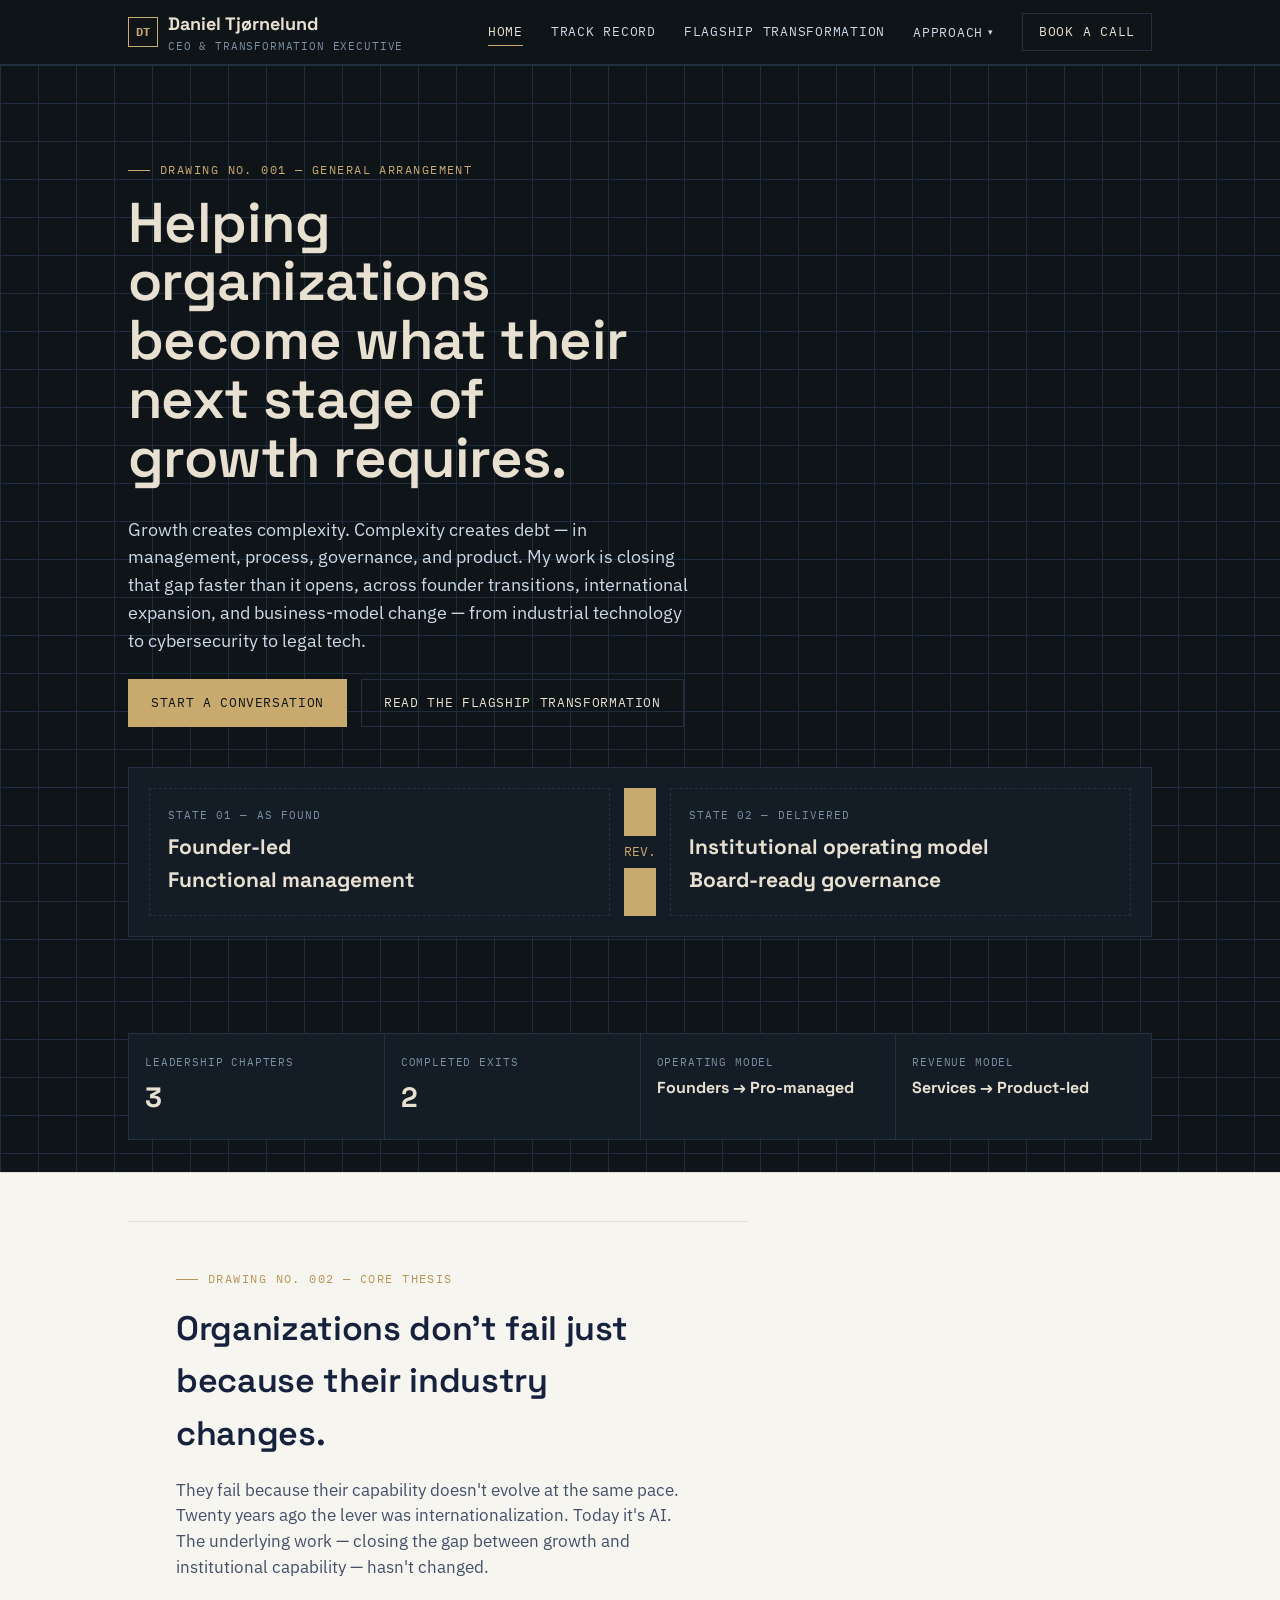
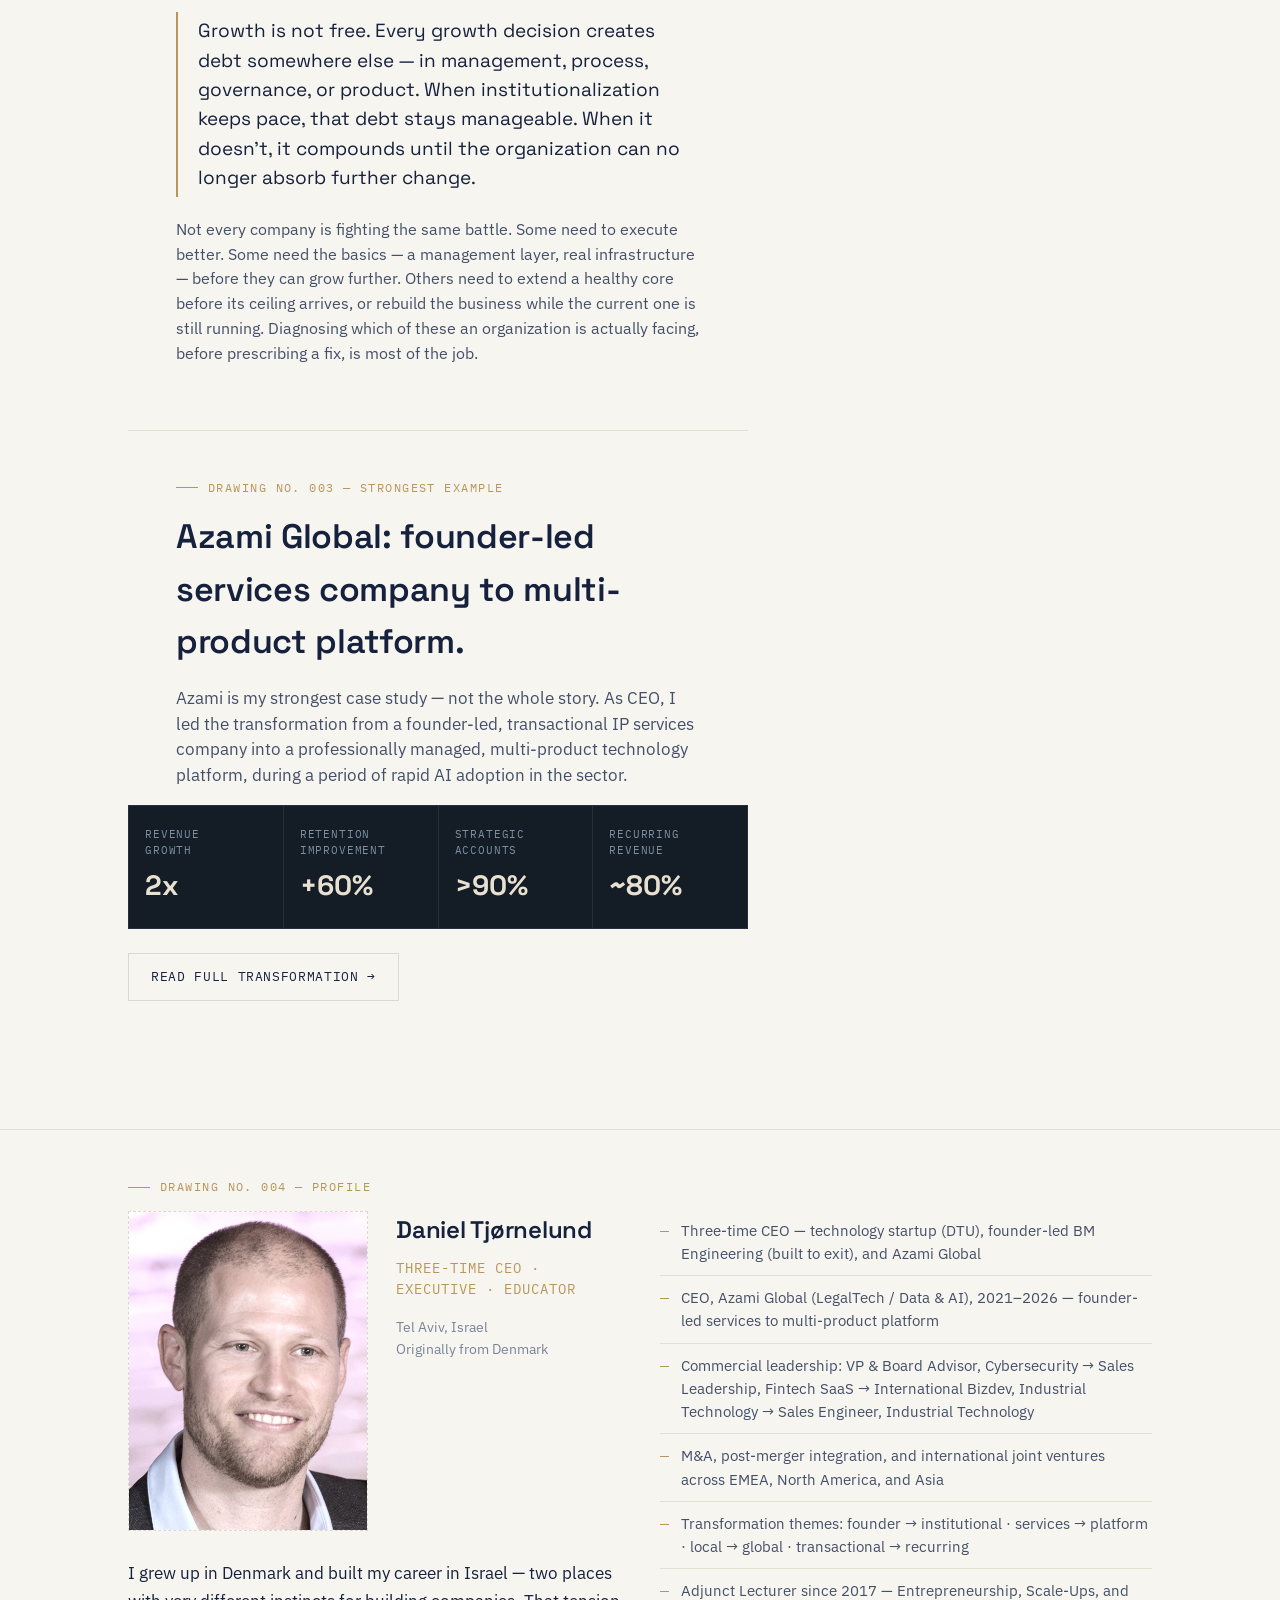
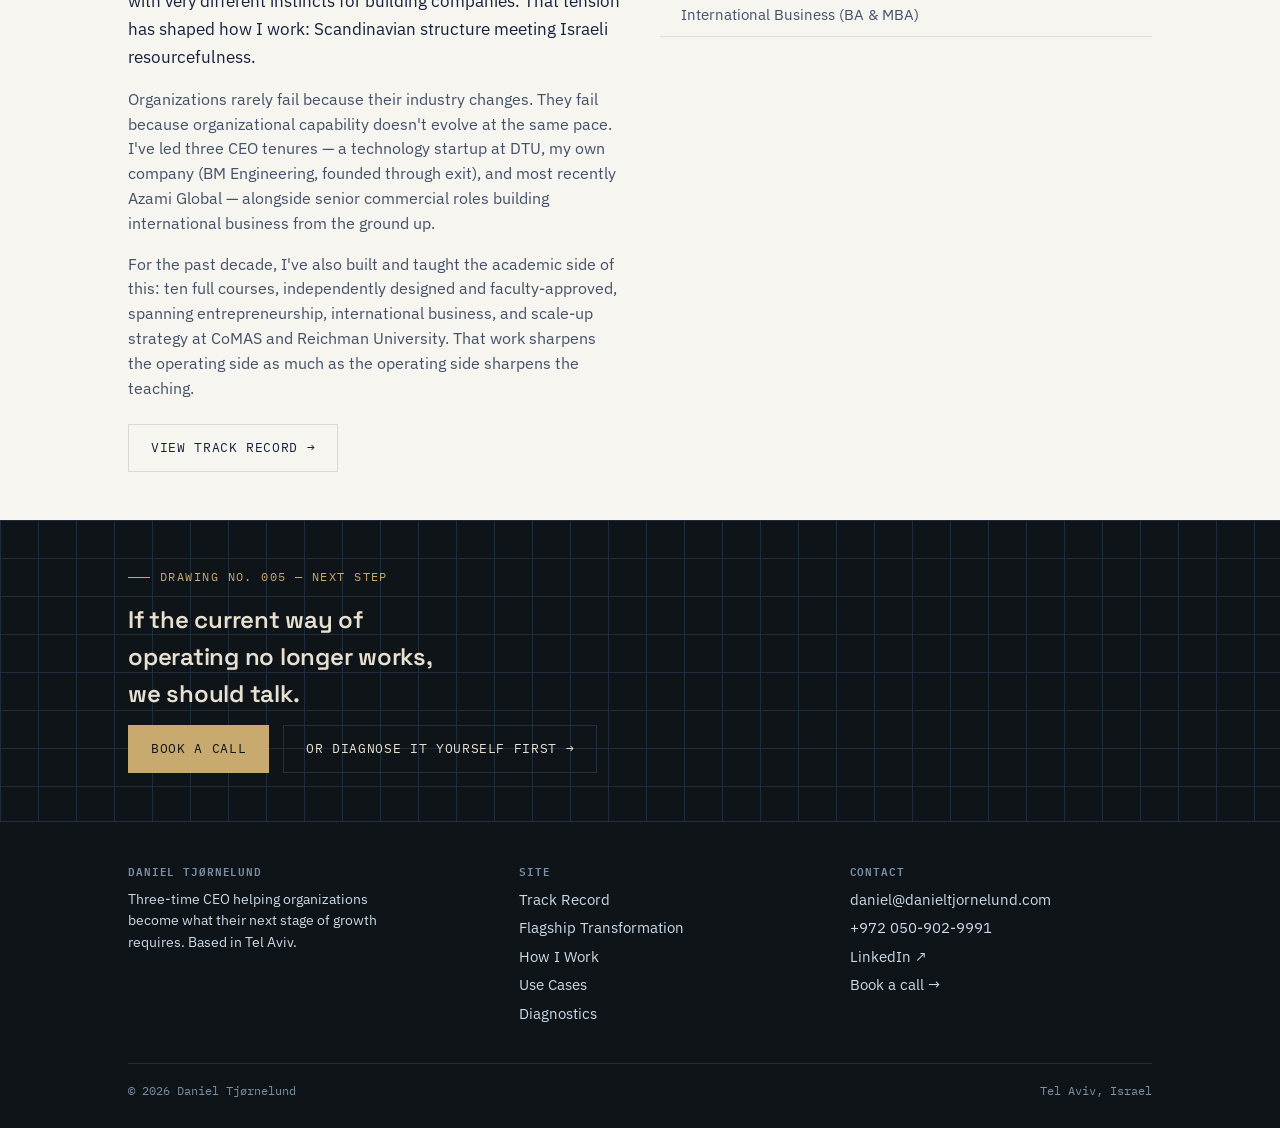
==== commit 1cbf837c: "Add files via upload" ====
--- a/index.html
+++ b/index.html
@@ -22,8 +22,7 @@
       <a href="index.html" class="active">Home</a>
       <a href="track-record.html">Track Record</a>
       <a href="flagship-transformation.html">Flagship Transformation</a>
-      <a href="how-i-work.html">How I Work</a>
-      <a href="use-cases.html">Use Cases</a><a href="diagnostics.html">Diagnostics</a>
+      <div class="nav-dropdown"><button class="dropdown-toggle" type="button">Approach<span class="caret">▾</span></button><div class="dropdown-menu"><a href="how-i-work.html">How I Work</a><a href="use-cases.html">Use Cases</a><a href="diagnostics.html">Diagnostics</a></div></div>
       <a href="book-daniel.html" class="btn" style="padding:8px 16px;color:var(--dark-ink);border-color:var(--dark-card-border);">Book a Call</a>
     </nav>
     <button class="menu-btn" aria-label="Open menu" aria-expanded="false">
--- a/styles.css
+++ b/styles.css
@@ -232,6 +232,30 @@
 .q-hidden{display:none;}
 .legit-callout{border-left:3px solid var(--gold);background:#FBF7EF;padding:14px 18px;margin-top:16px;font-size:14px;color:var(--ink);}
 
+/* NAV DROPDOWN */
+.nav-dropdown{position:relative;}
+.nav-dropdown .dropdown-toggle{
+  background:none;border:none;cursor:pointer;
+  font-family:var(--mono);font-size:12.5px;letter-spacing:.06em;text-transform:uppercase;
+  color:var(--dark-ink-soft);padding:4px 0;border-bottom:1px solid transparent;
+  display:flex;align-items:center;gap:5px;
+}
+.nav-dropdown .dropdown-toggle:hover,.nav-dropdown.open .dropdown-toggle{color:var(--dark-ink);border-bottom-color:var(--dark-gold);}
+.nav-dropdown .caret{font-size:9px;transition:transform .15s;}
+.nav-dropdown.open .caret{transform:rotate(180deg);}
+.nav-dropdown .dropdown-menu{
+  display:none;position:absolute;top:100%;left:0;margin-top:14px;
+  background:var(--dark-bg);border:1px solid var(--dark-card-border);
+  min-width:200px;padding:6px 0;z-index:60;
+}
+.nav-dropdown:hover .dropdown-menu,.nav-dropdown.open .dropdown-menu{display:block;}
+.nav-dropdown .dropdown-menu a{
+  display:block;padding:11px 18px;text-decoration:none;
+  font-family:var(--mono);font-size:12px;letter-spacing:.05em;text-transform:uppercase;
+  color:var(--dark-ink-soft);
+}
+.nav-dropdown .dropdown-menu a:hover,.nav-dropdown .dropdown-menu a.active{color:var(--dark-gold);}
+
 /* PHOTO PLACEHOLDER */
 .photo-placeholder{width:100%;aspect-ratio:3/4;max-width:240px;background:var(--card);border:1px dashed var(--card-border);display:flex;flex-direction:column;align-items:center;justify-content:center;gap:10px;font-family:var(--mono);font-size:11px;color:var(--graphite);text-transform:uppercase;letter-spacing:.08em;}
 .photo-placeholder svg{width:40px;height:40px;opacity:.3;}
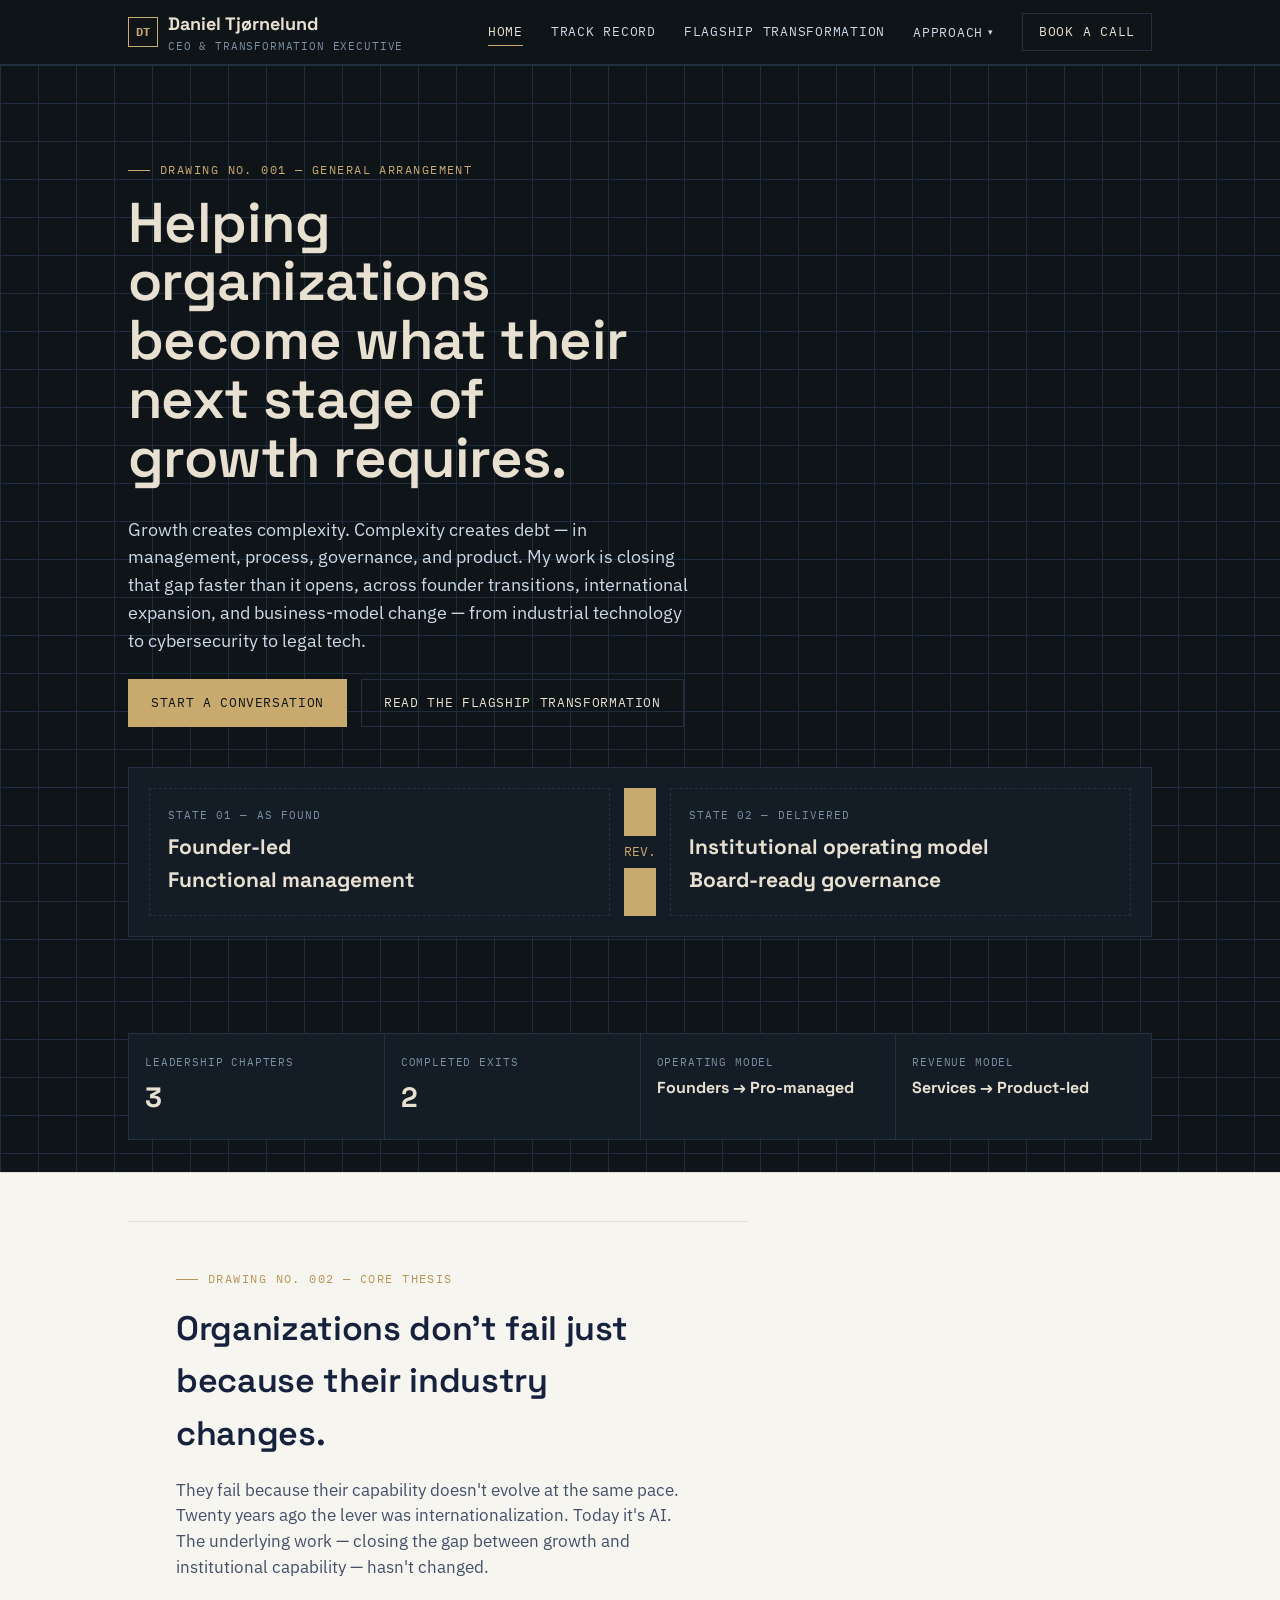
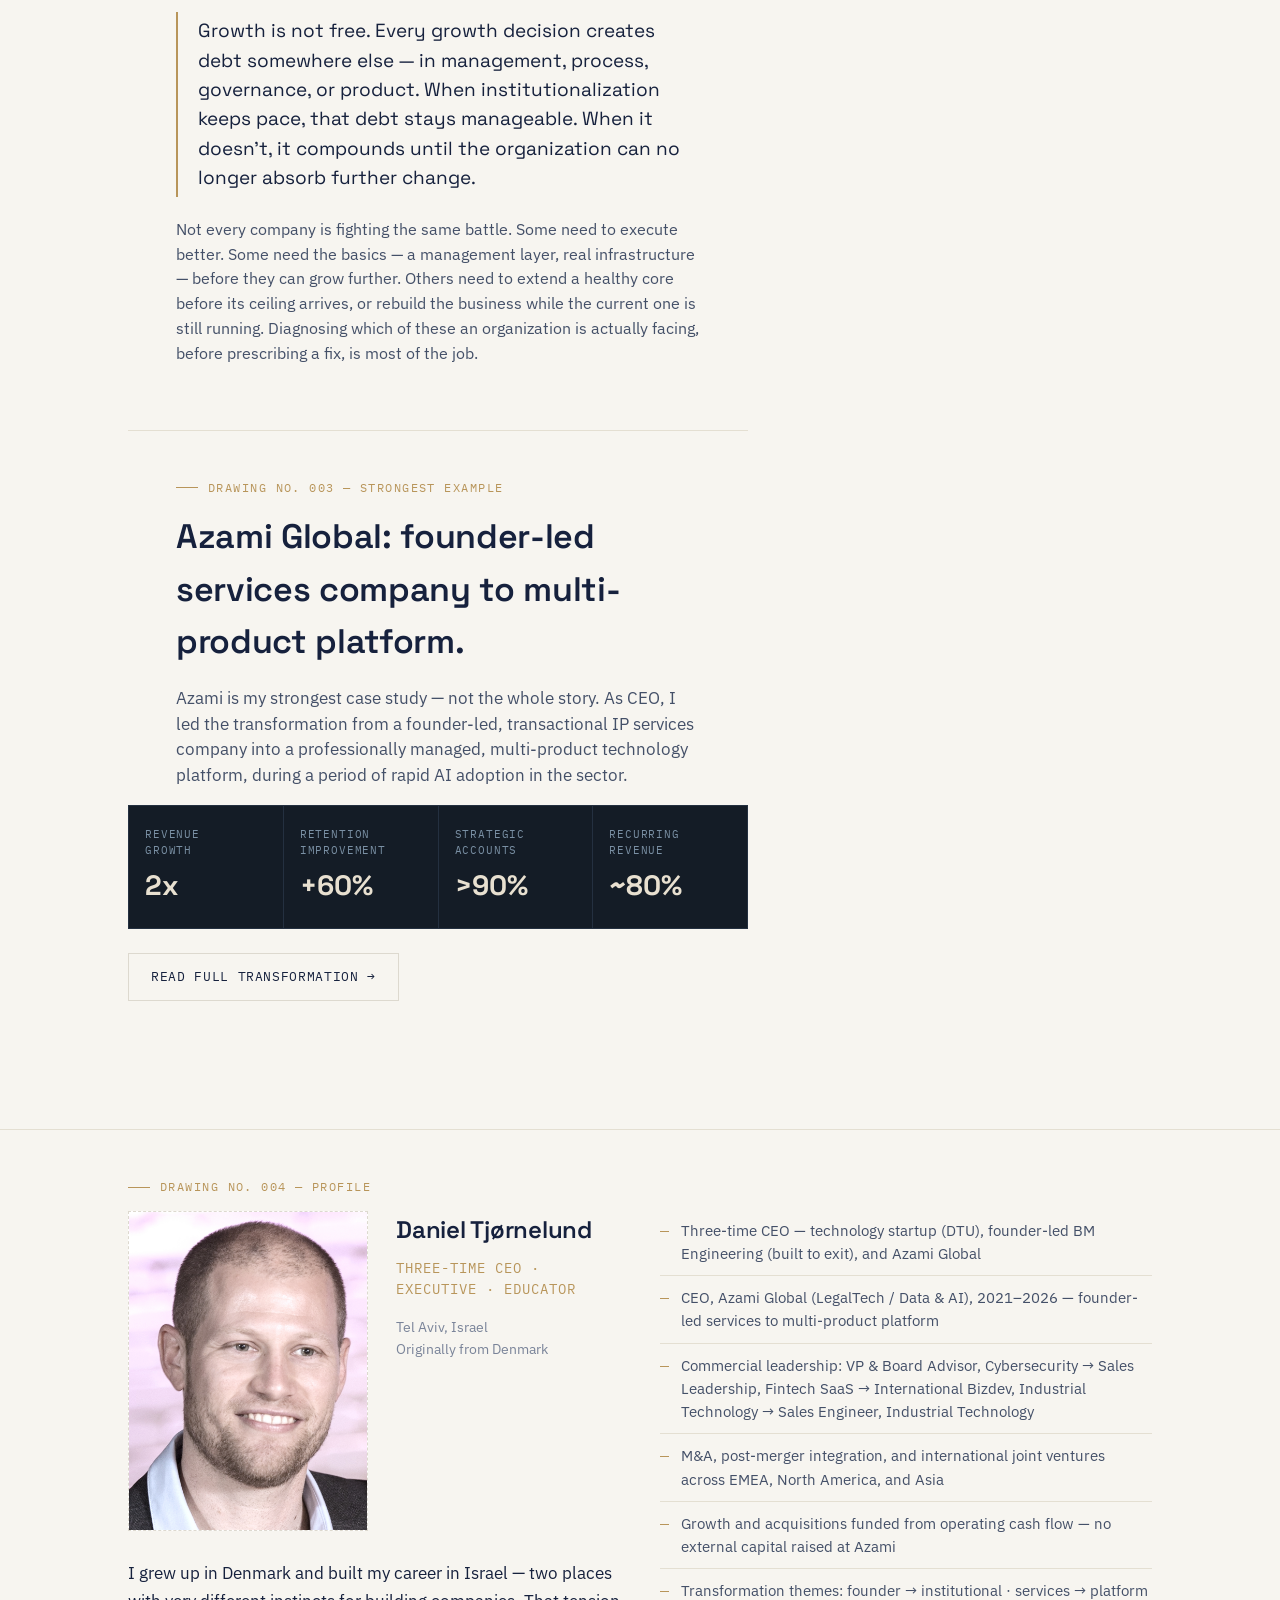
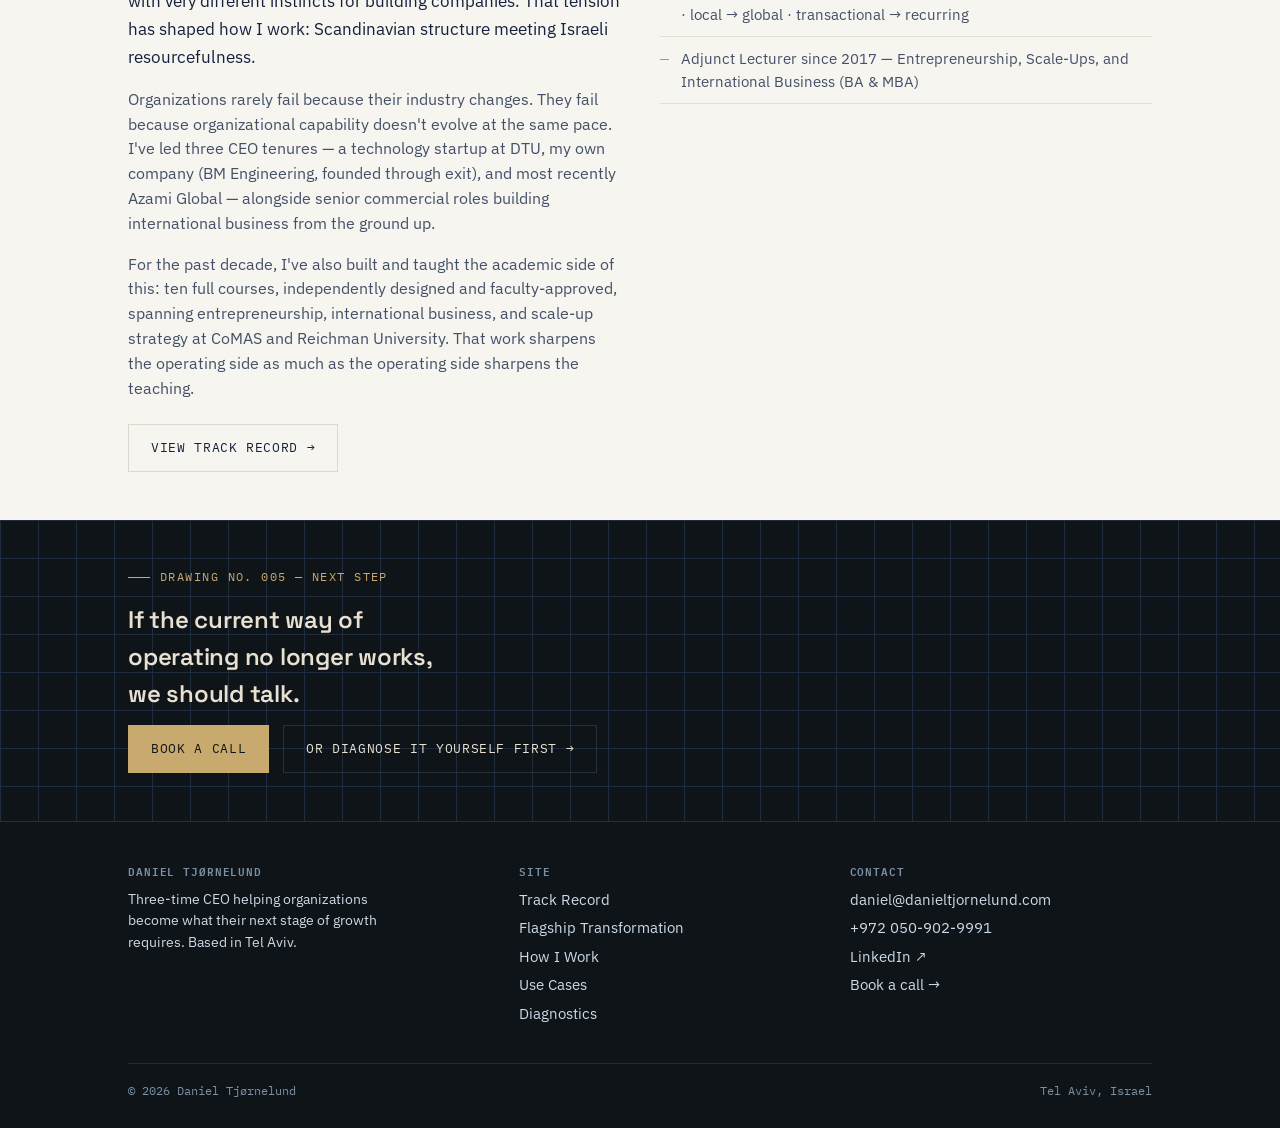
==== commit e21eb4bf: "Add files via upload" ====
--- a/index.html
+++ b/index.html
@@ -8,7 +8,7 @@
 <link rel="canonical" href="https://www.danieltjornelund.com/">
 <link rel="preconnect" href="https://fonts.googleapis.com">
 <link href="https://fonts.googleapis.com/css2?family=Space+Grotesk:wght@500;600;700&family=IBM+Plex+Sans:wght@400;500;600&family=IBM+Plex+Mono:wght@400;500&display=swap" rel="stylesheet">
-<link rel="stylesheet" href="styles.css?v=2">
+<link rel="stylesheet" href="styles.css?v=4">
 </head>
 <body>
 
@@ -138,6 +138,7 @@
           <li>CEO, Azami Global (LegalTech / Data &amp; AI), 2021–2026 — founder-led services to multi-product platform</li>
           <li>Commercial leadership: VP &amp; Board Advisor, Cybersecurity → Sales Leadership, Fintech SaaS → International Bizdev, Industrial Technology → Sales Engineer, Industrial Technology</li>
           <li>M&amp;A, post-merger integration, and international joint ventures across EMEA, North America, and Asia</li>
+          <li>Growth and acquisitions funded from operating cash flow — no external capital raised at Azami</li>
           <li>Transformation themes: founder → institutional · services → platform · local → global · transactional → recurring</li>
           <li>Adjunct Lecturer since 2017 — Entrepreneurship, Scale-Ups, and International Business (BA &amp; MBA)</li>
         </ul>
--- a/styles.css
+++ b/styles.css
@@ -224,7 +224,7 @@
 .choice-q{display:flex;flex-direction:column;gap:8px;}
 .choice-q label{display:flex;gap:12px;align-items:flex-start;border:1px solid var(--card-border);padding:14px 16px;cursor:pointer;font-size:14.5px;color:var(--ink);transition:border-color .15s,background .15s;}
 .choice-q label:hover{border-color:var(--gold);}
-.choice-q input[type="radio"]{margin-top:3px;accent-color:var(--gold);flex:none;}
+.choice-q input[type="radio"]{margin-top:3px;accent-color:var(--gold);flex:none;width:18px;height:18px;}
 .choice-q input[type="radio"]:checked + span{font-weight:600;}
 .choice-q label:has(input:checked){border-color:var(--gold);background:#FBF7EF;}
 .diag-section-label{font-family:var(--mono);font-size:12px;letter-spacing:.1em;text-transform:uppercase;color:var(--graphite);margin:32px 0 12px;}
@@ -256,6 +256,27 @@
 }
 .nav-dropdown .dropdown-menu a:hover,.nav-dropdown .dropdown-menu a.active{color:var(--dark-gold);}
 
+/* SCORE DASHBOARD */
+.score-dashboard{display:grid;grid-template-columns:repeat(2,1fr);gap:1px;background:var(--card-border);border:1px solid var(--card-border);margin-top:20px;}
+@media(min-width:600px){.score-dashboard{grid-template-columns:repeat(4,1fr);}}
+.score-cell{background:var(--card);padding:16px;}
+.score-cell .score-label{font-family:var(--mono);font-size:10.5px;text-transform:uppercase;letter-spacing:.06em;color:var(--graphite);display:block;margin-bottom:6px;}
+.score-cell .score-val{font-family:var(--display);font-size:19px;font-weight:700;}
+.score-cell .score-val.good{color:#3C6E47;}
+.score-cell .score-val.warn{color:#B8860B;}
+.score-cell .score-val.bad{color:#B03A2E;}
+
+/* TERM TOOLTIP */
+.term-tip{position:relative;border-bottom:1px dotted var(--gold);cursor:help;font-weight:600;}
+.term-tip .tip-bubble{
+  display:none;position:absolute;bottom:calc(100% + 8px);left:0;z-index:50;
+  width:260px;background:var(--dark-bg);color:var(--dark-ink);
+  border:1px solid var(--dark-card-border);padding:12px 14px;
+  font-family:var(--body);font-weight:400;font-size:13px;line-height:1.5;
+  box-shadow:0 4px 16px rgba(0,0,0,.2);
+}
+.term-tip:hover .tip-bubble,.term-tip.open .tip-bubble{display:block;}
+
 /* PHOTO PLACEHOLDER */
 .photo-placeholder{width:100%;aspect-ratio:3/4;max-width:240px;background:var(--card);border:1px dashed var(--card-border);display:flex;flex-direction:column;align-items:center;justify-content:center;gap:10px;font-family:var(--mono);font-size:11px;color:var(--graphite);text-transform:uppercase;letter-spacing:.08em;}
 .photo-placeholder svg{width:40px;height:40px;opacity:.3;}
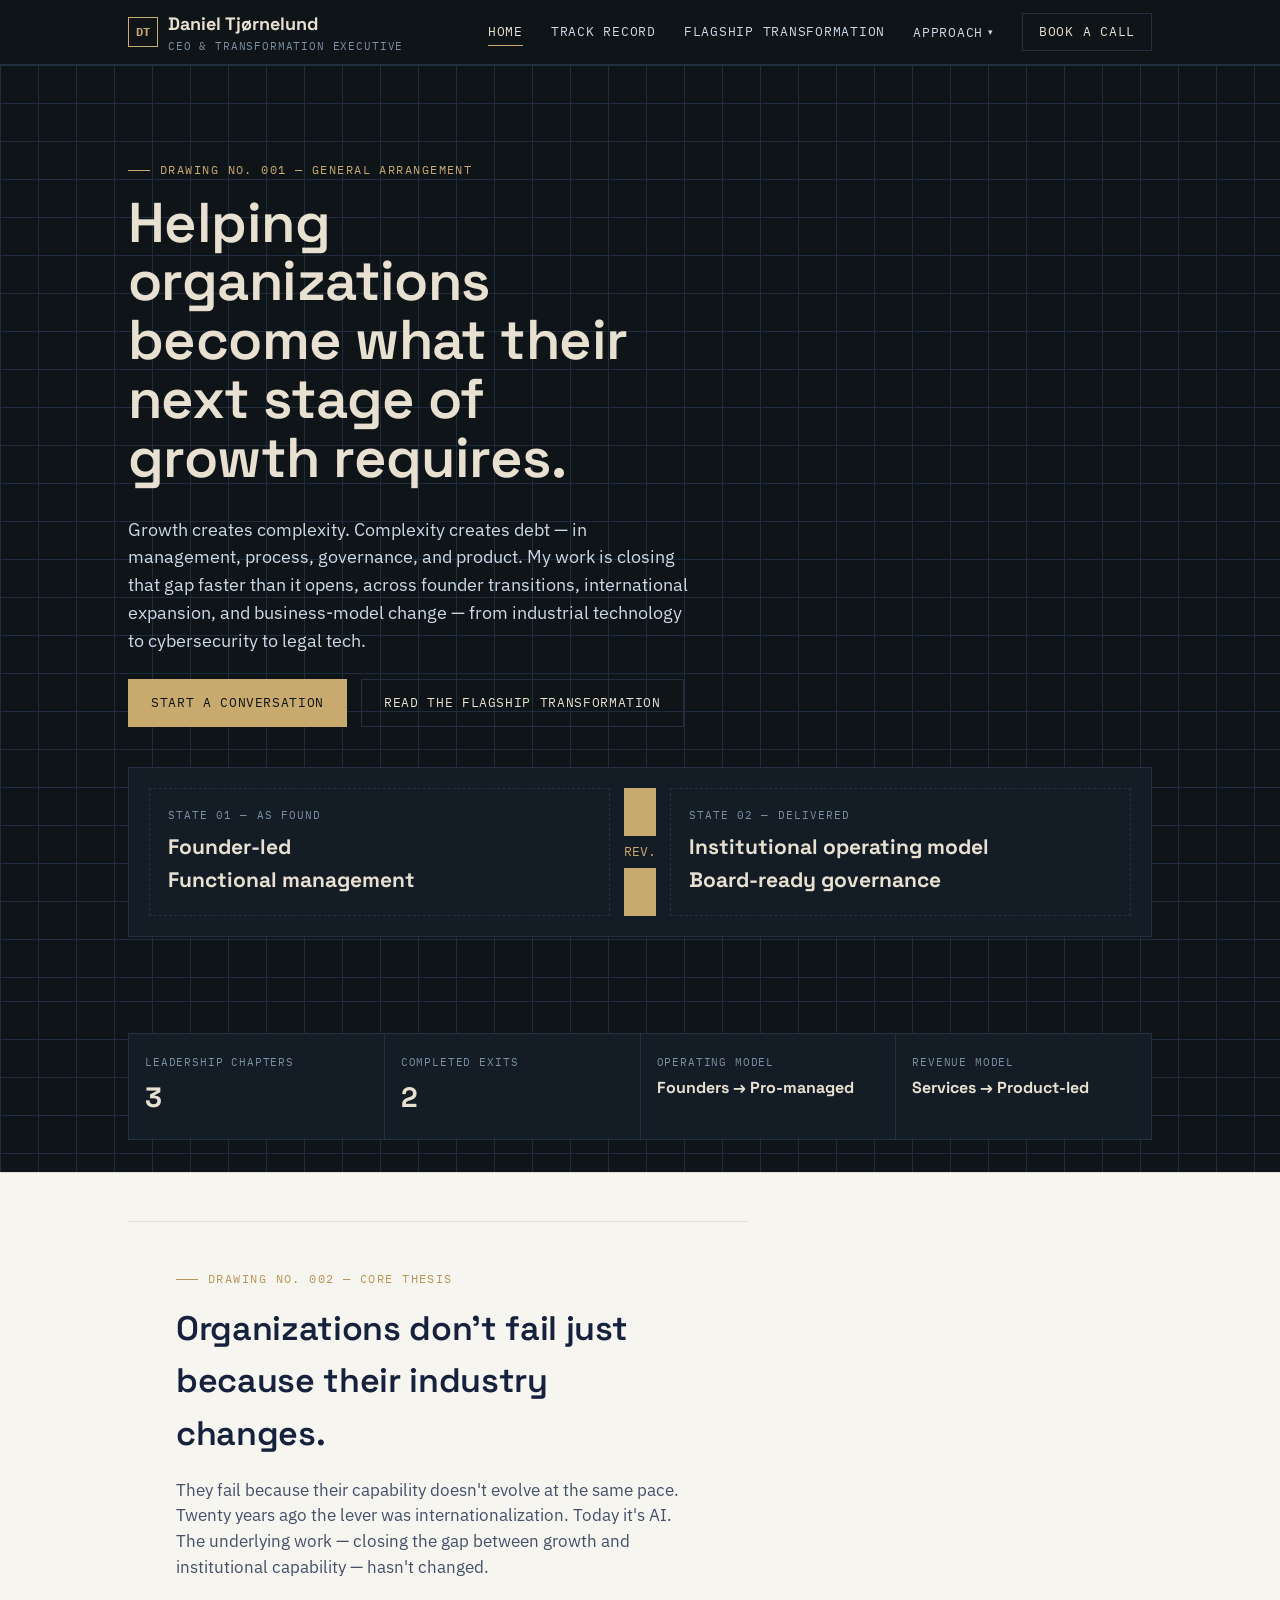
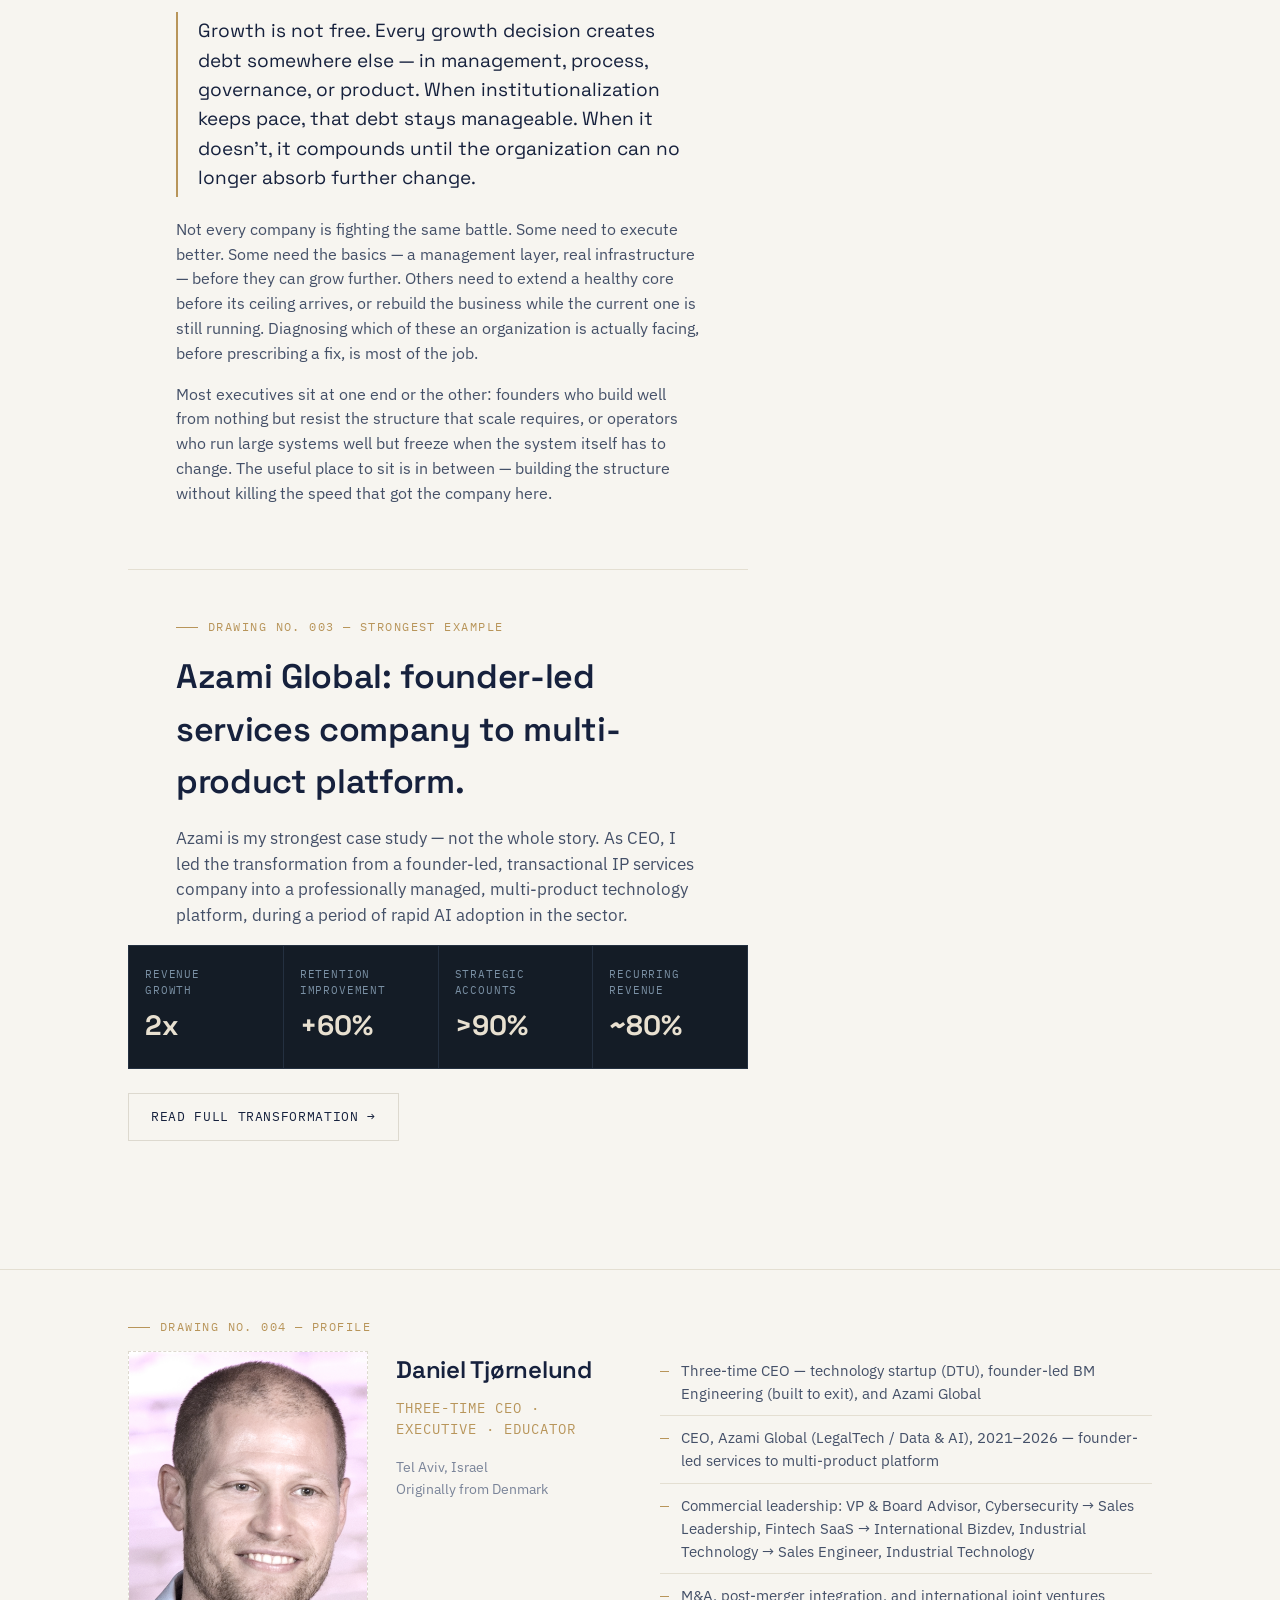
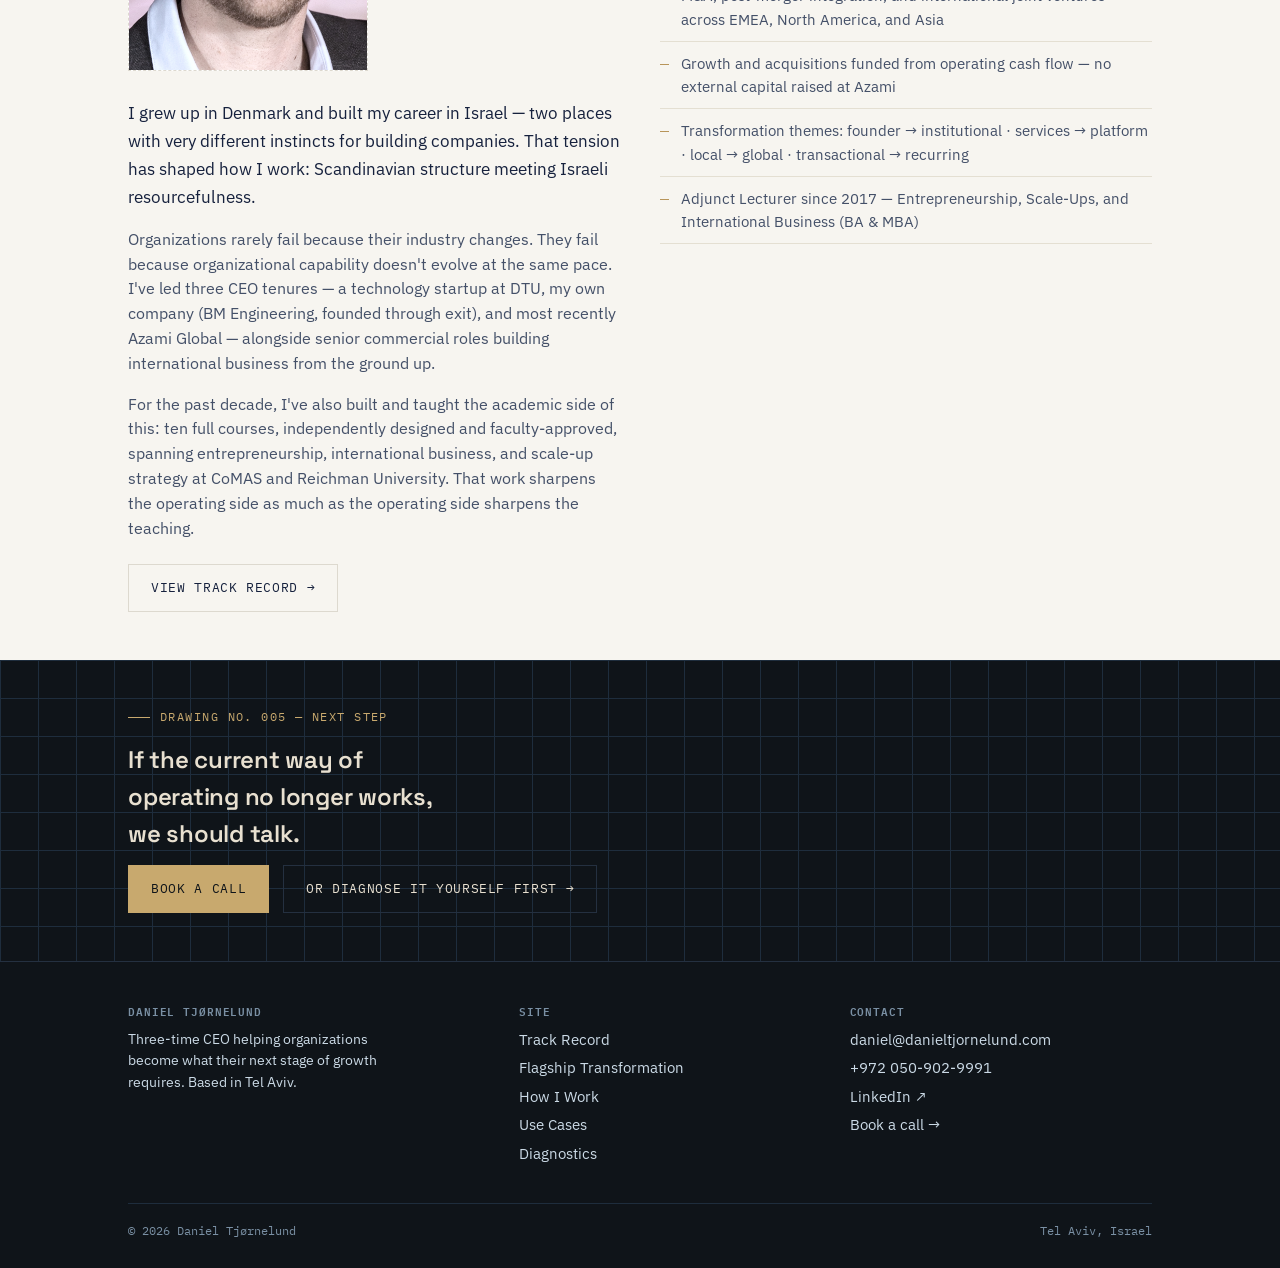
==== commit 5ddfaad0: "Add files via upload" ====
--- a/index.html
+++ b/index.html
@@ -8,7 +8,7 @@
 <link rel="canonical" href="https://www.danieltjornelund.com/">
 <link rel="preconnect" href="https://fonts.googleapis.com">
 <link href="https://fonts.googleapis.com/css2?family=Space+Grotesk:wght@500;600;700&family=IBM+Plex+Sans:wght@400;500;600&family=IBM+Plex+Mono:wght@400;500&display=swap" rel="stylesheet">
-<link rel="stylesheet" href="styles.css?v=4">
+<link rel="stylesheet" href="styles.css?v=6">
 </head>
 <body>
 
@@ -93,6 +93,7 @@
       </div>
       <blockquote>Growth is not free. Every growth decision creates debt somewhere else — in management, process, governance, or product. When institutionalization keeps pace, that debt stays manageable. When it doesn't, it compounds until the organization can no longer absorb further change.</blockquote>
       <p style="margin-top:20px; max-width:62ch;">Not every company is fighting the same battle. Some need to execute better. Some need the basics — a management layer, real infrastructure — before they can grow further. Others need to extend a healthy core before its ceiling arrives, or rebuild the business while the current one is still running. Diagnosing which of these an organization is actually facing, before prescribing a fix, is most of the job.</p>
+      <p style="margin-top:16px; max-width:62ch;">Most executives sit at one end or the other: founders who build well from nothing but resist the structure that scale requires, or operators who run large systems well but freeze when the system itself has to change. The useful place to sit is in between — building the structure without killing the speed that got the company here.</p>
     </div>
   </section>
 
--- a/styles.css
+++ b/styles.css
@@ -277,6 +277,28 @@
 }
 .term-tip:hover .tip-bubble,.term-tip.open .tip-bubble{display:block;}
 
+/* SHIFT CARDS (How I Work) */
+.shift-card{border:1px solid var(--card-border);background:var(--card);padding:26px 24px;}
+.shift-card .shift-icon{width:40px;height:40px;color:var(--gold);margin-bottom:16px;}
+.shift-card .shift-icon svg{width:100%;height:100%;}
+.shift-card h3{font-size:19px;margin-bottom:10px;}
+.shift-card p{font-size:14.5px;margin-bottom:0;}
+.dark-section .shift-card{background:var(--dark-card);border-color:var(--dark-card-border);}
+.dark-section .shift-card h3{color:var(--dark-ink);}
+.dark-section .shift-card p{color:var(--dark-ink-soft);}
+.dark-section .shift-card .shift-icon{color:var(--dark-gold);}
+
+/* MULTI-SELECT CHECKLIST WITH SEVERITY */
+.check-item{display:flex;align-items:flex-start;gap:12px;border:1px solid var(--card-border);padding:12px 16px;margin-bottom:1px;background:var(--card);}
+.check-item input[type="checkbox"]{margin-top:3px;width:18px;height:18px;flex:none;accent-color:var(--gold);}
+.check-item label{flex:1;font-size:14.5px;color:var(--ink);cursor:pointer;}
+.check-item select{font-family:var(--mono);font-size:11.5px;text-transform:uppercase;border:1px solid var(--card-border);background:#fff;color:var(--ink);padding:6px 8px;flex:none;}
+.check-item select:disabled{opacity:.35;}
+.text-q{margin-bottom:16px;}
+.text-q label{display:block;font-family:var(--mono);font-size:11px;text-transform:uppercase;letter-spacing:.06em;color:var(--graphite);margin-bottom:6px;}
+.text-q input,.text-q textarea{width:100%;border:1px solid var(--card-border);background:var(--card);padding:10px 12px;font-family:var(--body);font-size:14.5px;color:var(--ink);}
+.consistency-flag{border-left:3px solid var(--signal, #B8860B);background:#FBF3E4;padding:14px 18px;margin-top:14px;font-size:14px;color:var(--ink);}
+
 /* PHOTO PLACEHOLDER */
 .photo-placeholder{width:100%;aspect-ratio:3/4;max-width:240px;background:var(--card);border:1px dashed var(--card-border);display:flex;flex-direction:column;align-items:center;justify-content:center;gap:10px;font-family:var(--mono);font-size:11px;color:var(--graphite);text-transform:uppercase;letter-spacing:.08em;}
 .photo-placeholder svg{width:40px;height:40px;opacity:.3;}
